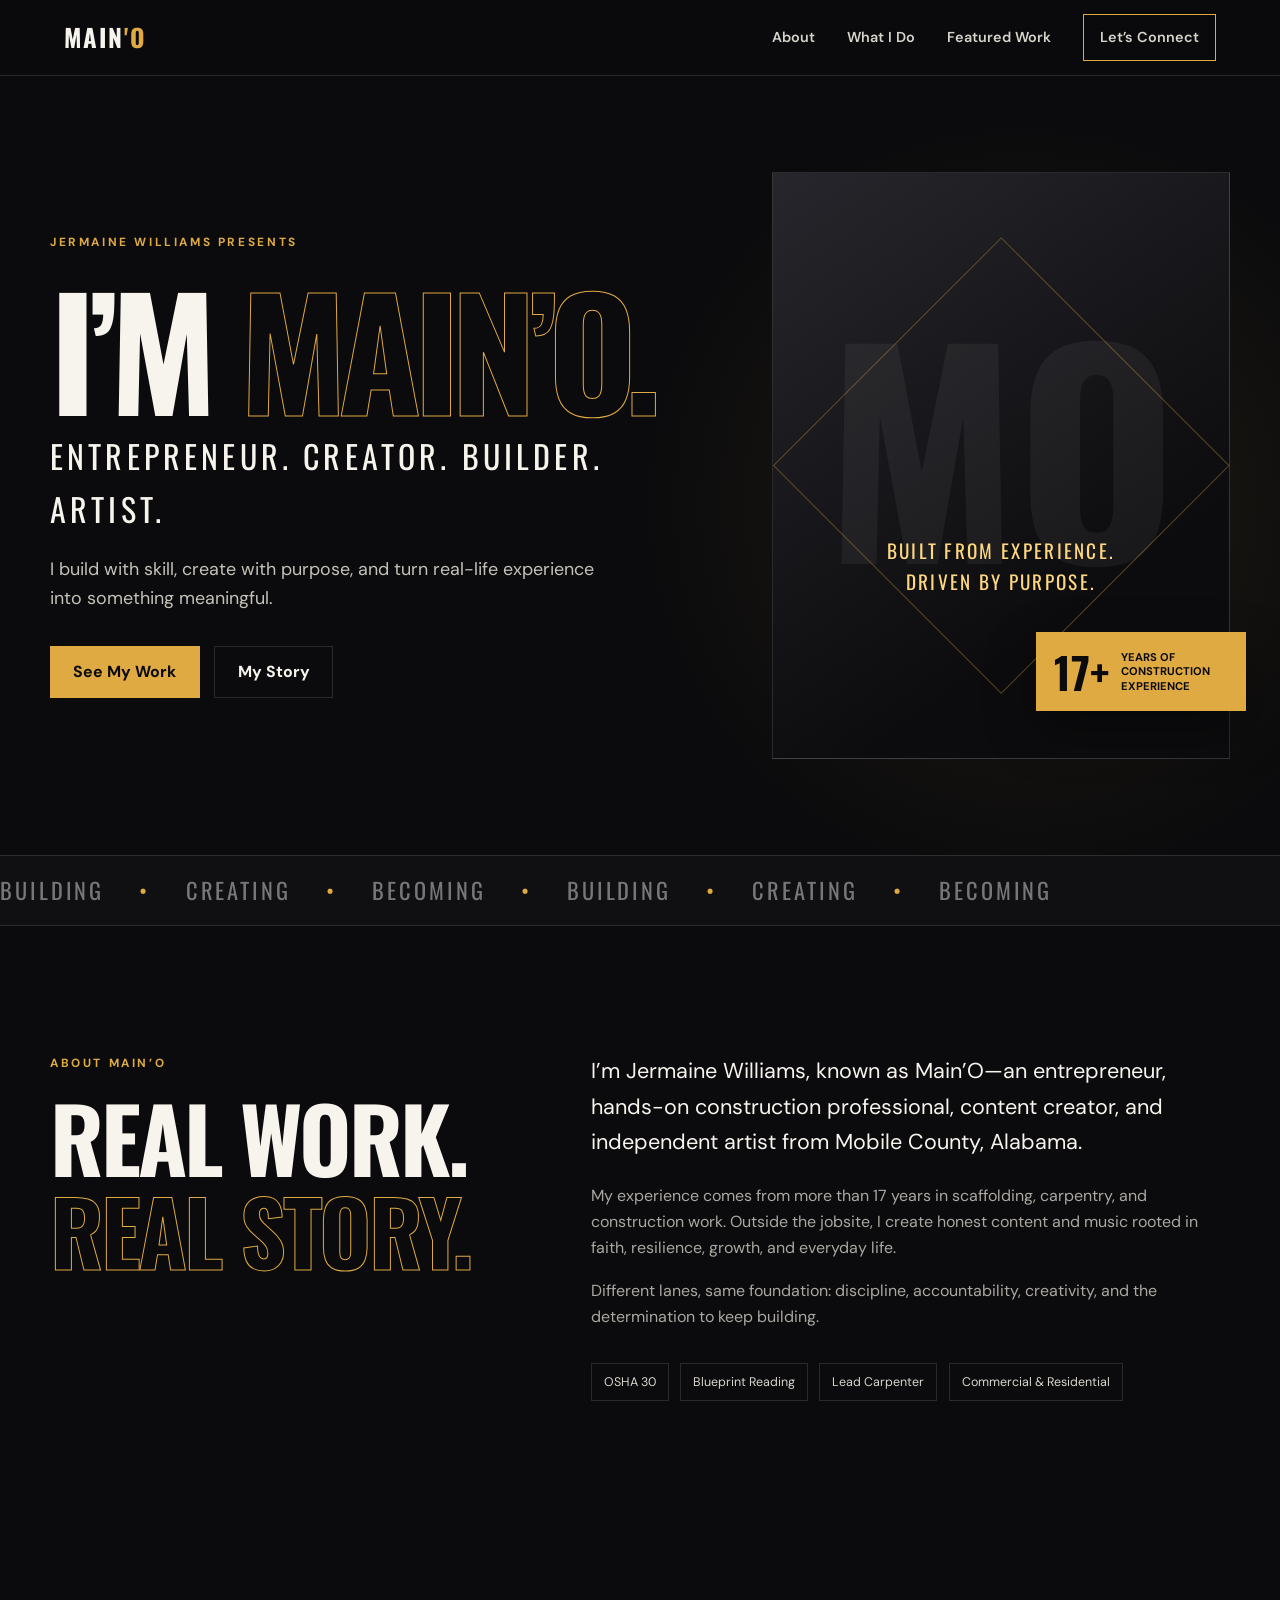
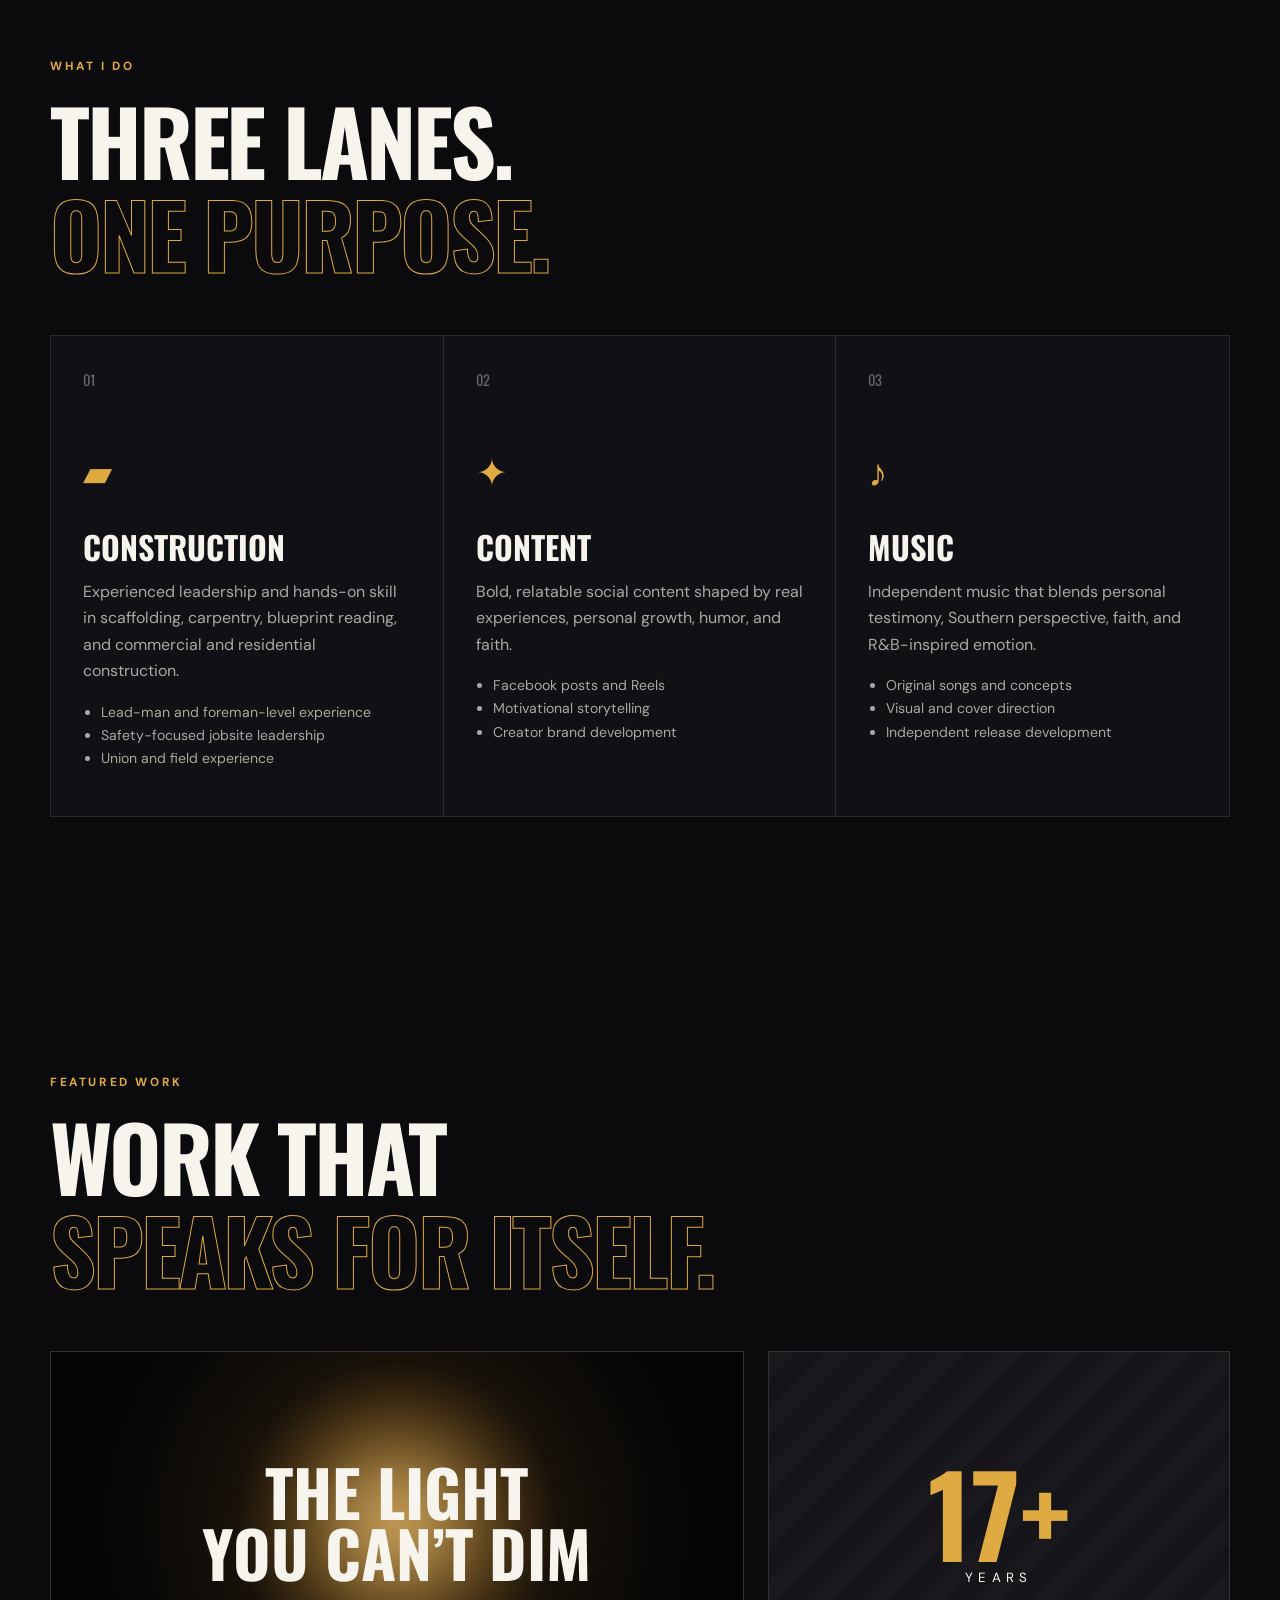
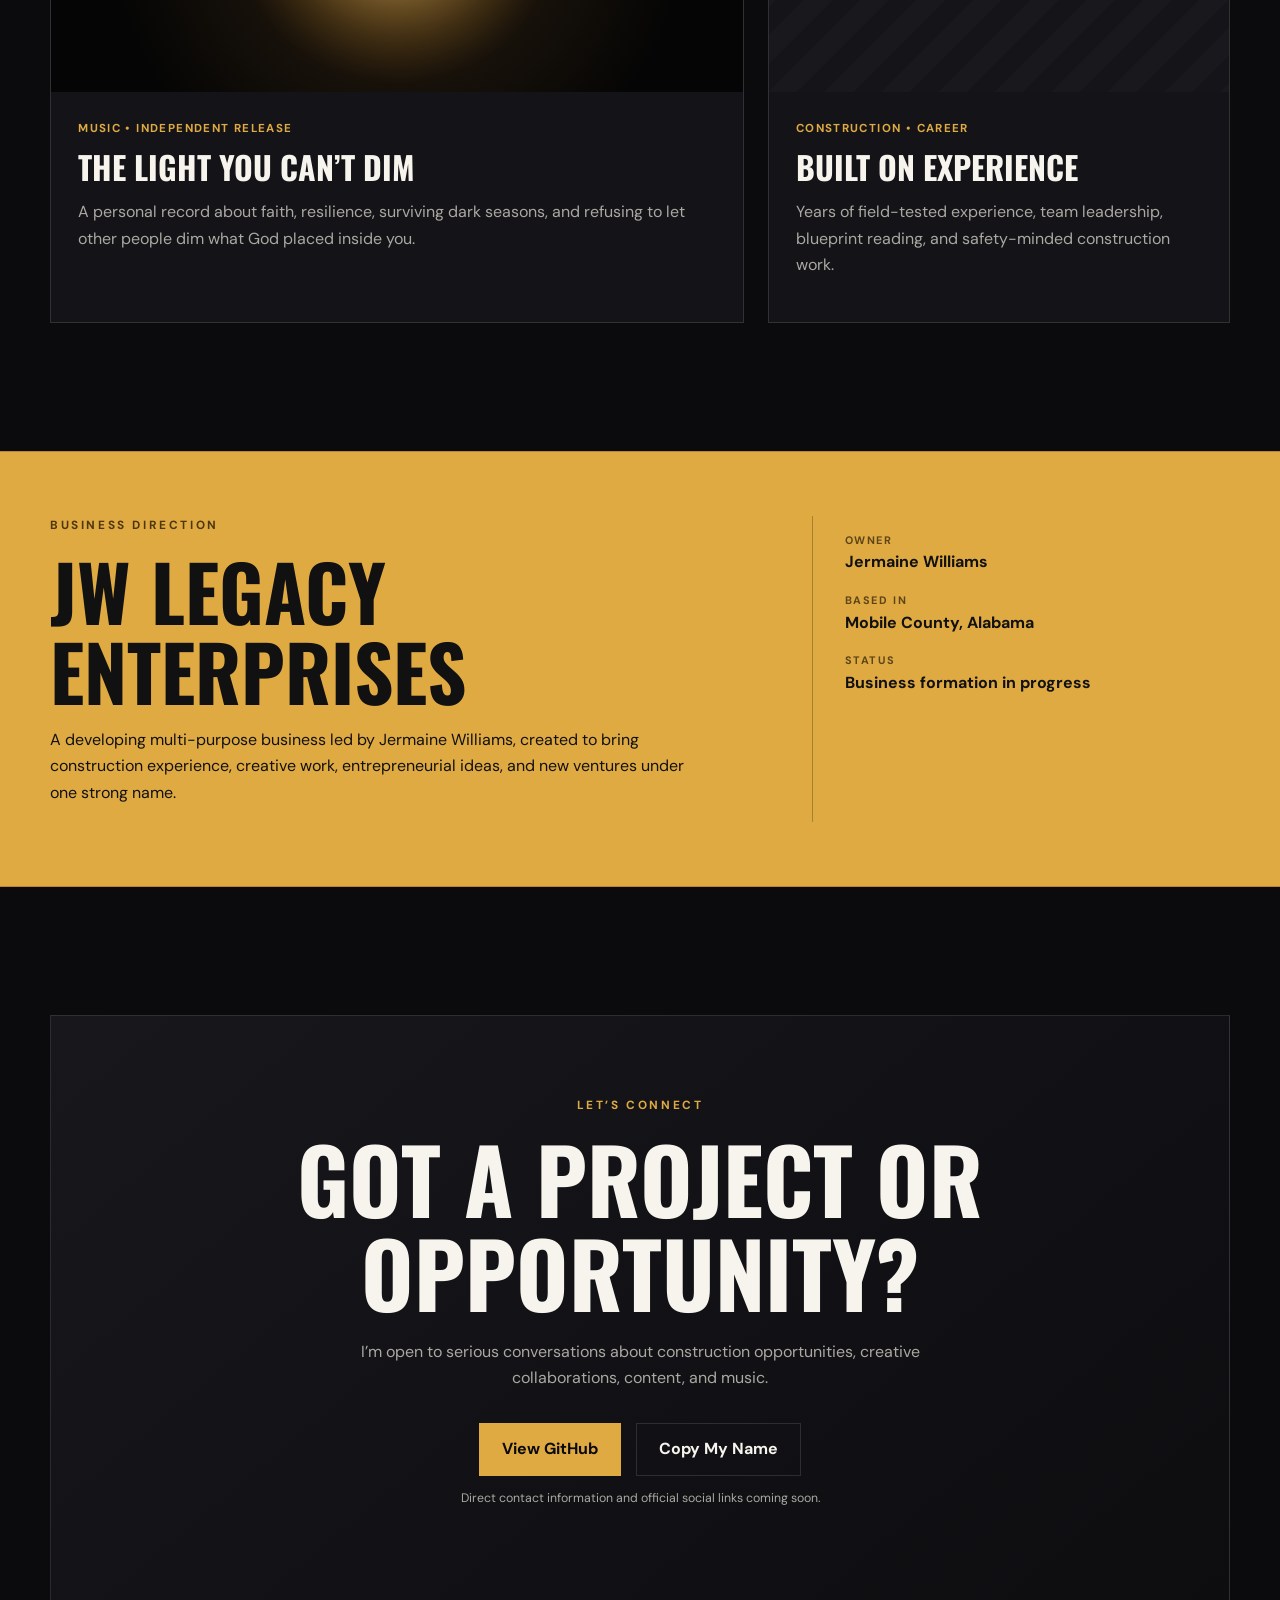
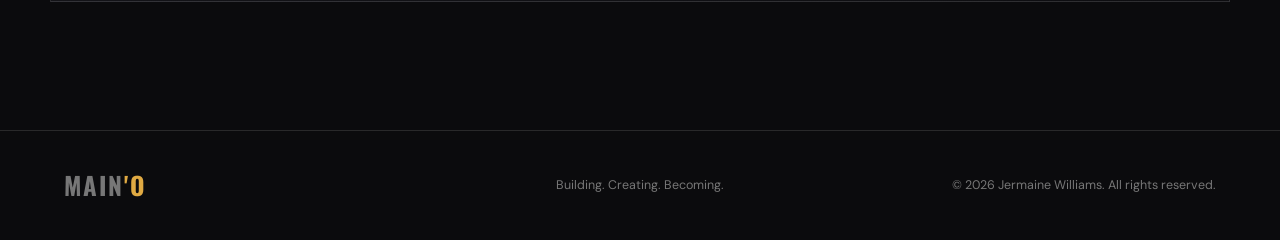
==== index.html @ f3d51258 "Main'O website" ====
<!doctype html>
<html lang="en">
  <head>
    <meta charset="UTF-8" />
    <meta name="viewport" content="width=device-width, initial-scale=1.0" />
    <meta
      name="description"
      content="The official website of Main'O — entrepreneur, construction professional, content creator, and independent music artist based in Mobile County, Alabama."
    />
    <meta name="theme-color" content="#0b0b0d" />
    <meta property="og:title" content="Main'O | Entrepreneur. Creator. Builder. Artist." />
    <meta
      property="og:description"
      content="Building with skill. Creating with purpose. Turning real life into something meaningful."
    />
    <meta property="og:type" content="website" />
    <title>Main'O | Entrepreneur. Creator. Builder. Artist.</title>
    <link rel="preconnect" href="https://fonts.googleapis.com" />
    <link rel="preconnect" href="https://fonts.gstatic.com" crossorigin />
    <link
      href="https://fonts.googleapis.com/css2?family=DM+Sans:wght@400;500;600;700&family=Oswald:wght@500;600;700&display=swap"
      rel="stylesheet"
    />
    <link rel="stylesheet" href="styles.css" />
    <script src="script.js" defer></script>
  </head>
  <body>
    <a class="skip-link" href="#main">Skip to content</a>
    <header class="site-header" id="top">
      <a class="logo" href="#top" aria-label="Main'O home">MAIN<span>'O</span></a>
      <button class="menu-toggle" aria-expanded="false" aria-controls="site-nav">
        <span class="sr-only">Open menu</span>
        <span></span><span></span><span></span>
      </button>
      <nav id="site-nav" aria-label="Main navigation">
        <a href="#about">About</a>
        <a href="#services">What I Do</a>
        <a href="#work">Featured Work</a>
        <a class="nav-cta" href="#contact">Let’s Connect</a>
      </nav>
    </header>

    <main id="main">
      <section class="hero section-shell" aria-labelledby="hero-title">
        <div class="hero-copy reveal">
          <p class="eyebrow">Jermaine Williams presents</p>
          <h1 id="hero-title">I’m <span>Main’O.</span></h1>
          <p class="hero-role">Entrepreneur. Creator. Builder. Artist.</p>
          <p class="hero-intro">
            I build with skill, create with purpose, and turn real-life experience into
            something meaningful.
          </p>
          <div class="hero-actions">
            <a class="button button-primary" href="#work">See My Work</a>
            <a class="button button-secondary" href="#about">My Story</a>
          </div>
        </div>

        <div class="hero-art reveal" aria-hidden="true">
          <div class="hero-frame">
            <span class="hero-initials">MO</span>
            <p>Built from experience.<br />Driven by purpose.</p>
          </div>
          <div class="accent-card">
            <strong>17+</strong>
            <span>Years of construction experience</span>
          </div>
        </div>
      </section>

      <section class="marquee" aria-label="Brand values">
        <div>
          <span>BUILDING</span><i>•</i><span>CREATING</span><i>•</i><span>BECOMING</span><i>•</i>
          <span>BUILDING</span><i>•</i><span>CREATING</span><i>•</i><span>BECOMING</span>
        </div>
      </section>

      <section class="about section-shell" id="about" aria-labelledby="about-title">
        <div class="section-heading reveal">
          <p class="eyebrow">About Main’O</p>
          <h2 id="about-title">Real work.<br /><span>Real story.</span></h2>
        </div>
        <div class="about-copy reveal">
          <p class="lead">
            I’m Jermaine Williams, known as Main’O—an entrepreneur, hands-on construction
            professional, content creator, and independent artist from Mobile County, Alabama.
          </p>
          <p>
            My experience comes from more than 17 years in scaffolding, carpentry, and
            construction work. Outside the jobsite, I create honest content and music rooted
            in faith, resilience, growth, and everyday life.
          </p>
          <p>
            Different lanes, same foundation: discipline, accountability, creativity, and the
            determination to keep building.
          </p>
          <div class="credential-row" aria-label="Professional highlights">
            <span>OSHA 30</span>
            <span>Blueprint Reading</span>
            <span>Lead Carpenter</span>
            <span>Commercial &amp; Residential</span>
          </div>
        </div>
      </section>

      <section class="services section-shell" id="services" aria-labelledby="services-title">
        <div class="section-heading reveal">
          <p class="eyebrow">What I Do</p>
          <h2 id="services-title">Three lanes.<br /><span>One purpose.</span></h2>
        </div>
        <div class="service-grid">
          <article class="service-card reveal">
            <span class="card-number">01</span>
            <div class="service-icon" aria-hidden="true">▰</div>
            <h3>Construction</h3>
            <p>
              Experienced leadership and hands-on skill in scaffolding, carpentry, blueprint
              reading, and commercial and residential construction.
            </p>
            <ul>
              <li>Lead-man and foreman-level experience</li>
              <li>Safety-focused jobsite leadership</li>
              <li>Union and field experience</li>
            </ul>
          </article>
          <article class="service-card reveal">
            <span class="card-number">02</span>
            <div class="service-icon" aria-hidden="true">✦</div>
            <h3>Content</h3>
            <p>
              Bold, relatable social content shaped by real experiences, personal growth,
              humor, and faith.
            </p>
            <ul>
              <li>Facebook posts and Reels</li>
              <li>Motivational storytelling</li>
              <li>Creator brand development</li>
            </ul>
          </article>
          <article class="service-card reveal">
            <span class="card-number">03</span>
            <div class="service-icon" aria-hidden="true">♪</div>
            <h3>Music</h3>
            <p>
              Independent music that blends personal testimony, Southern perspective, faith,
              and R&amp;B-inspired emotion.
            </p>
            <ul>
              <li>Original songs and concepts</li>
              <li>Visual and cover direction</li>
              <li>Independent release development</li>
            </ul>
          </article>
        </div>
      </section>

      <section class="work section-shell" id="work" aria-labelledby="work-title">
        <div class="section-heading reveal">
          <p class="eyebrow">Featured Work</p>
          <h2 id="work-title">Work that<br /><span>speaks for itself.</span></h2>
        </div>
        <div class="project-grid">
          <article class="project project-featured reveal">
            <div class="project-visual light-visual" aria-hidden="true">
              <span class="glow"></span>
              <p>THE LIGHT<br />YOU CAN’T DIM</p>
            </div>
            <div class="project-copy">
              <p class="project-type">Music • Independent Release</p>
              <h3>The Light You Can’t Dim</h3>
              <p>
                A personal record about faith, resilience, surviving dark seasons, and refusing
                to let other people dim what God placed inside you.
              </p>
            </div>
          </article>
          <article class="project reveal">
            <div class="project-visual build-visual" aria-hidden="true">
              <span>17+</span><small>YEARS</small>
            </div>
            <div class="project-copy">
              <p class="project-type">Construction • Career</p>
              <h3>Built on Experience</h3>
              <p>
                Years of field-tested experience, team leadership, blueprint reading, and
                safety-minded construction work.
              </p>
            </div>
          </article>
        </div>
      </section>

      <section class="business-band" aria-labelledby="business-title">
        <div class="section-shell business-inner reveal">
          <div>
            <p class="eyebrow">Business Direction</p>
            <h2 id="business-title">JW Legacy Enterprises</h2>
            <p>
              A developing multi-purpose business led by Jermaine Williams, created to bring
              construction experience, creative work, entrepreneurial ideas, and new ventures
              under one strong name.
            </p>
          </div>
          <div class="business-meta">
            <p><span>Owner</span>Jermaine Williams</p>
            <p><span>Based in</span>Mobile County, Alabama</p>
            <p><span>Status</span>Business formation in progress</p>
          </div>
        </div>
      </section>

      <section class="contact section-shell" id="contact" aria-labelledby="contact-title">
        <div class="contact-card reveal">
          <p class="eyebrow">Let’s Connect</p>
          <h2 id="contact-title">Got a project or opportunity?</h2>
          <p>
            I’m open to serious conversations about construction opportunities, creative
            collaborations, content, and music.
          </p>
          <div class="contact-actions">
            <a class="button button-primary" href="https://github.com/jmwilliams983" target="_blank" rel="noreferrer">View GitHub</a>
            <button class="button button-secondary" id="copy-handle" type="button" data-handle="Main'O / Jermaine Williams">
              Copy My Name
            </button>
          </div>
          <p class="contact-note">Direct contact information and official social links coming soon.</p>
        </div>
      </section>
    </main>

    <footer>
      <a class="logo" href="#top">MAIN<span>'O</span></a>
      <p>Building. Creating. Becoming.</p>
      <p>© <span id="year"></span> Jermaine Williams. All rights reserved.</p>
    </footer>
  </body>
</html>
---- styles.css ----
:root {
  --bg: #0b0b0d;
  --surface: #141418;
  --surface-2: #1b1b20;
  --text: #f7f4ed;
  --muted: #aaa8a1;
  --gold: #e0aa43;
  --gold-light: #ffd77f;
  --line: rgba(255, 255, 255, 0.12);
  --heading: "Oswald", sans-serif;
  --body: "DM Sans", sans-serif;
}

* { box-sizing: border-box; }
html { scroll-behavior: smooth; }
body {
  margin: 0;
  color: var(--text);
  background:
    radial-gradient(circle at 80% 10%, rgba(224, 170, 67, 0.1), transparent 24rem),
    var(--bg);
  font-family: var(--body);
  line-height: 1.65;
}
a { color: inherit; text-decoration: none; }
button { font: inherit; }
.sr-only, .skip-link:not(:focus) {
  position: absolute; width: 1px; height: 1px; padding: 0; margin: -1px;
  overflow: hidden; clip: rect(0, 0, 0, 0); white-space: nowrap; border: 0;
}
.skip-link:focus { position: fixed; z-index: 100; top: 1rem; left: 1rem; background: var(--gold); color: #090909; padding: .75rem 1rem; }

.site-header {
  position: sticky; z-index: 20; top: 0; display: flex; align-items: center;
  justify-content: space-between; min-height: 76px; padding: 0 clamp(1.25rem, 5vw, 5rem);
  background: rgba(11, 11, 13, .88); border-bottom: 1px solid var(--line);
  backdrop-filter: blur(18px);
}
.logo { font-family: var(--heading); font-size: 1.55rem; font-weight: 700; letter-spacing: .08em; }
.logo span { color: var(--gold); }
nav { display: flex; align-items: center; gap: 2rem; font-size: .9rem; font-weight: 600; }
nav a { color: #d7d4cc; transition: color .2s; }
nav a:hover, nav a:focus-visible { color: var(--gold-light); }
.nav-cta { padding: .65rem 1rem; border: 1px solid var(--gold); }
.menu-toggle { display: none; border: 0; background: none; color: white; }

.section-shell { width: min(1180px, calc(100% - 2.5rem)); margin-inline: auto; }
.hero { min-height: 760px; display: grid; grid-template-columns: 1.15fr .85fr; align-items: center; gap: clamp(3rem, 8vw, 8rem); padding-block: 6rem; }
.eyebrow { margin: 0 0 1rem; color: var(--gold); font-size: .74rem; font-weight: 700; letter-spacing: .22em; text-transform: uppercase; }
h1, h2, h3 { font-family: var(--heading); line-height: 1.04; text-transform: uppercase; }
h1 { margin: 0; font-size: clamp(5rem, 12vw, 9.5rem); letter-spacing: -.055em; }
h1 span, h2 span { color: transparent; -webkit-text-stroke: 1px var(--gold); }
.hero-role { margin: .2rem 0 1.2rem; font-family: var(--heading); font-size: clamp(1.35rem, 3vw, 2rem); letter-spacing: .13em; text-transform: uppercase; }
.hero-intro { max-width: 570px; color: #c5c2ba; font-size: 1.12rem; }
.hero-actions, .contact-actions { display: flex; flex-wrap: wrap; gap: .9rem; margin-top: 2rem; }
.button { display: inline-flex; min-height: 50px; align-items: center; justify-content: center; padding: .75rem 1.4rem; border: 1px solid transparent; cursor: pointer; font-weight: 700; transition: transform .2s, background .2s; }
.button:hover { transform: translateY(-2px); }
.button-primary { background: var(--gold); color: #0b0b0d; }
.button-primary:hover { background: var(--gold-light); }
.button-secondary { background: transparent; border-color: var(--line); color: var(--text); }
.hero-art { position: relative; }
.hero-frame { aspect-ratio: .78; display: flex; flex-direction: column; align-items: center; justify-content: center; overflow: hidden; border: 1px solid var(--line); background: linear-gradient(145deg, #26262c, #0c0c0e 72%); }
.hero-frame::before { content: ""; position: absolute; width: 70%; aspect-ratio: 1; border: 1px solid rgba(224,170,67,.35); transform: rotate(45deg); }
.hero-initials { z-index: 1; color: rgba(255,255,255,.05); font-family: var(--heading); font-size: clamp(8rem, 22vw, 17rem); font-weight: 700; line-height: .8; }
.hero-frame p { z-index: 1; margin: -1rem 0 0; text-align: center; color: var(--gold-light); font-family: var(--heading); font-size: 1.2rem; letter-spacing: .12em; text-transform: uppercase; }
.accent-card { position: absolute; right: -1rem; bottom: 3rem; display: flex; width: 210px; align-items: center; gap: .8rem; padding: 1.1rem; background: var(--gold); color: #0b0b0d; box-shadow: 0 20px 50px rgba(0,0,0,.35); }
.accent-card strong { font-family: var(--heading); font-size: 2.7rem; line-height: 1; }
.accent-card span { font-size: .7rem; font-weight: 700; line-height: 1.3; text-transform: uppercase; }

.marquee { overflow: hidden; border-block: 1px solid var(--line); background: #101013; }
.marquee div { display: flex; width: max-content; gap: 2.2rem; padding: 1rem 0; color: #777; font-family: var(--heading); font-size: 1.4rem; letter-spacing: .13em; }
.marquee i { color: var(--gold); font-style: normal; }
.about, .services, .work, .contact { padding-block: clamp(5rem, 10vw, 9rem); }
.about { display: grid; grid-template-columns: .8fr 1.2fr; gap: clamp(3rem, 9vw, 8rem); }
.section-heading h2 { margin: 0; font-size: clamp(3.1rem, 7vw, 5.8rem); letter-spacing: -.035em; }
.about-copy { max-width: 690px; color: var(--muted); }
.about-copy .lead { margin-top: 0; color: var(--text); font-size: 1.35rem; }
.credential-row { display: flex; flex-wrap: wrap; gap: .7rem; margin-top: 2rem; }
.credential-row span { padding: .5rem .75rem; border: 1px solid var(--line); color: #d8d5cd; font-size: .78rem; }

.services .section-heading, .work .section-heading { margin-bottom: 3.5rem; }
.service-grid { display: grid; grid-template-columns: repeat(3, 1fr); border: 1px solid var(--line); }
.service-card { position: relative; min-height: 480px; padding: 2rem; border-right: 1px solid var(--line); background: rgba(20,20,24,.78); transition: background .25s, transform .25s; }
.service-card:last-child { border: 0; }
.service-card:hover { z-index: 1; background: var(--surface-2); transform: translateY(-6px); }
.card-number { color: #666; font-family: var(--heading); font-size: .9rem; }
.service-icon { margin: 3rem 0 1.5rem; color: var(--gold); font-size: 2.4rem; }
.service-card h3, .project-copy h3 { margin: 0 0 1rem; font-size: 2rem; }
.service-card p, .service-card ul { color: var(--muted); }
.service-card ul { padding-left: 1.1rem; font-size: .88rem; }

.project-grid { display: grid; grid-template-columns: 1.2fr .8fr; gap: 1.5rem; }
.project { overflow: hidden; border: 1px solid var(--line); background: var(--surface); }
.project-visual { min-height: 340px; display: flex; align-items: center; justify-content: center; position: relative; overflow: hidden; }
.light-visual { background: radial-gradient(circle at center, #8a5b13, #17110a 42%, #050505 75%); }
.light-visual .glow { position: absolute; width: 8rem; height: 8rem; border-radius: 50%; background: #ffe0a0; filter: blur(45px); opacity: .65; }
.light-visual p { z-index: 1; text-align: center; font-family: var(--heading); font-size: clamp(2.3rem, 6vw, 4rem); font-weight: 700; line-height: .95; }
.build-visual { flex-direction: column; background: repeating-linear-gradient(135deg, #19191d 0 20px, #151519 20px 40px); }
.build-visual span { color: var(--gold); font-family: var(--heading); font-size: 7rem; font-weight: 700; line-height: 1; }
.build-visual small { letter-spacing: .4em; }
.project-copy { padding: 1.7rem; }
.project-copy p { color: var(--muted); }
.project-copy .project-type { margin-top: 0; color: var(--gold); font-size: .72rem; font-weight: 700; letter-spacing: .12em; text-transform: uppercase; }

.business-band { border-block: 1px solid rgba(0,0,0,.2); background: var(--gold); color: #111; }
.business-inner { display: grid; grid-template-columns: 1.25fr .75fr; gap: 4rem; padding-block: 4rem; }
.business-inner .eyebrow { color: #4f370d; }
.business-inner h2 { margin: 0 0 1rem; font-size: clamp(2.7rem, 6vw, 5rem); }
.business-inner > div:first-child p:last-child { max-width: 660px; }
.business-meta { border-left: 1px solid rgba(0,0,0,.25); padding-left: 2rem; }
.business-meta p { font-weight: 700; }
.business-meta span { display: block; color: #5d4518; font-size: .68rem; letter-spacing: .15em; text-transform: uppercase; }

.contact-card { padding: clamp(2rem, 7vw, 5rem); border: 1px solid var(--line); text-align: center; background: linear-gradient(140deg, #17171c, #0d0d10); }
.contact-card h2 { max-width: 800px; margin: 0 auto 1.3rem; font-size: clamp(3rem, 7vw, 6rem); }
.contact-card > p:not(.eyebrow) { max-width: 650px; margin-inline: auto; color: var(--muted); }
.contact-actions { justify-content: center; }
.contact-note { font-size: .77rem; }
footer { display: grid; grid-template-columns: 1fr auto 1fr; align-items: center; gap: 1rem; padding: 2rem clamp(1.25rem, 5vw, 5rem); border-top: 1px solid var(--line); color: #777; font-size: .78rem; }
footer p:last-child { text-align: right; }
.reveal { opacity: 0; transform: translateY(22px); transition: opacity .7s ease, transform .7s ease; }
.reveal.visible { opacity: 1; transform: none; }

@media (max-width: 860px) {
  .menu-toggle { display: grid; gap: 5px; padding: .7rem; }
  .menu-toggle span:not(.sr-only) { display: block; width: 24px; height: 2px; background: currentColor; }
  nav { position: absolute; top: 76px; right: 0; left: 0; display: none; align-items: stretch; padding: 1.25rem; background: #101013; border-bottom: 1px solid var(--line); }
  nav.open { display: grid; }
  nav a { padding: .65rem; }
  .hero, .about, .business-inner { grid-template-columns: 1fr; }
  .hero { min-height: auto; padding-top: 4rem; }
  .hero-art { width: min(480px, 92%); margin-inline: auto; }
  .service-grid { grid-template-columns: 1fr; }
  .service-card { min-height: auto; border-right: 0; border-bottom: 1px solid var(--line); }
  .project-grid { grid-template-columns: 1fr; }
  .business-meta { border-top: 1px solid rgba(0,0,0,.25); border-left: 0; padding: 1.5rem 0 0; }
  footer { grid-template-columns: 1fr; text-align: center; }
  footer p:last-child { text-align: center; }
}

@media (prefers-reduced-motion: reduce) {
  html { scroll-behavior: auto; }
  *, *::before, *::after { animation-duration: .01ms !important; transition-duration: .01ms !important; }
  .reveal { opacity: 1; transform: none; }
}
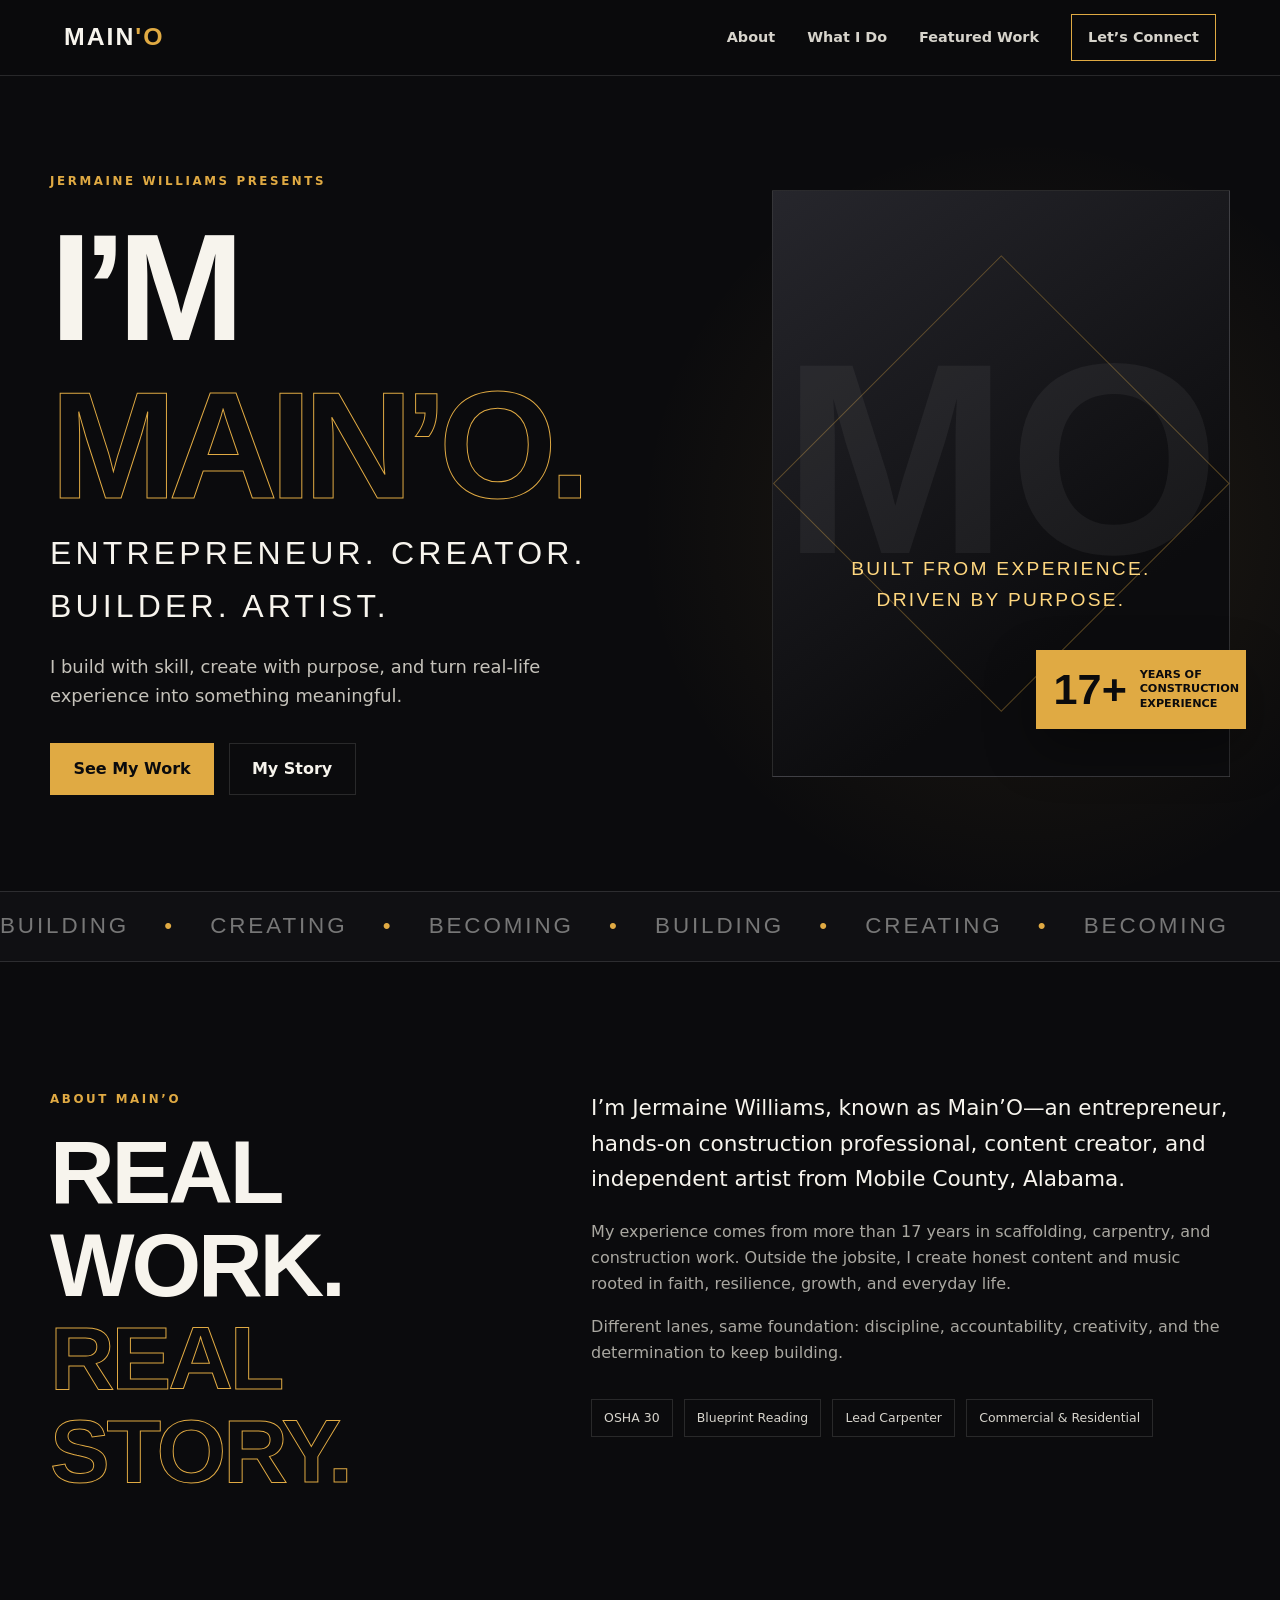
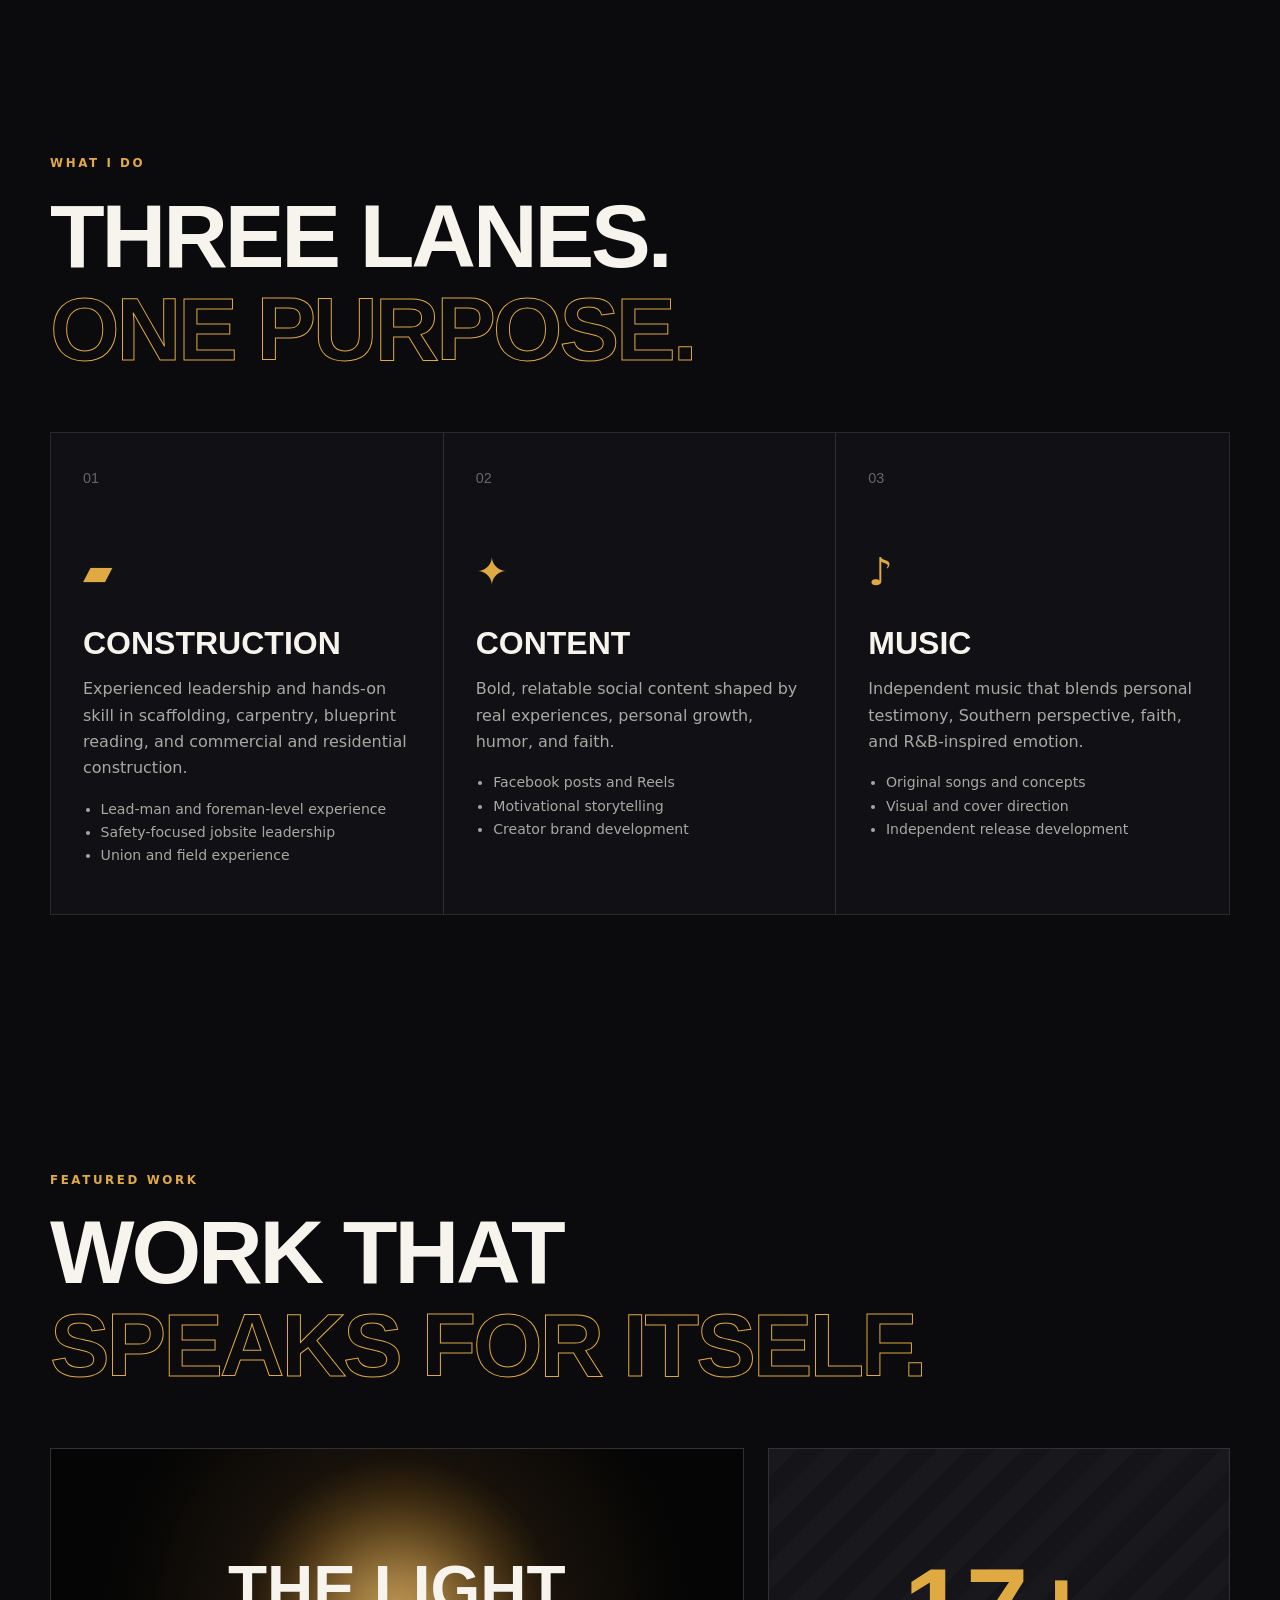
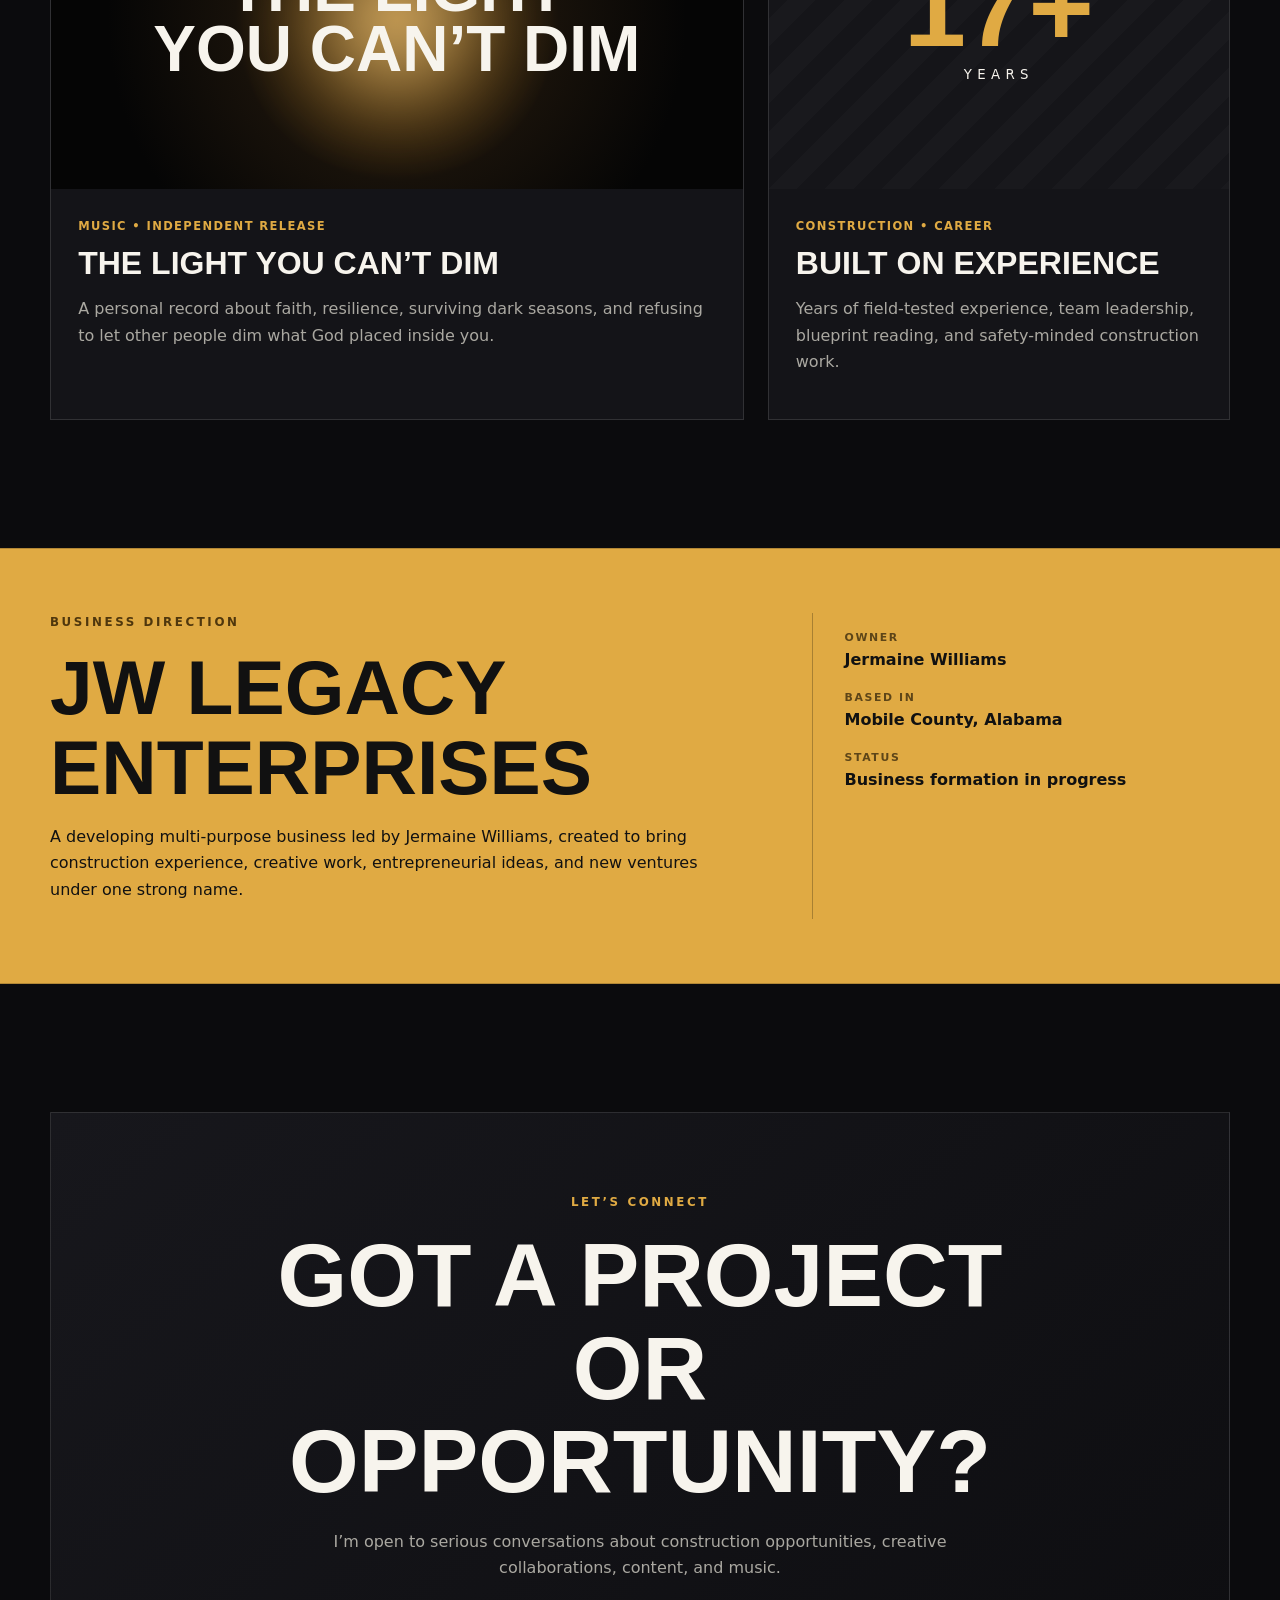
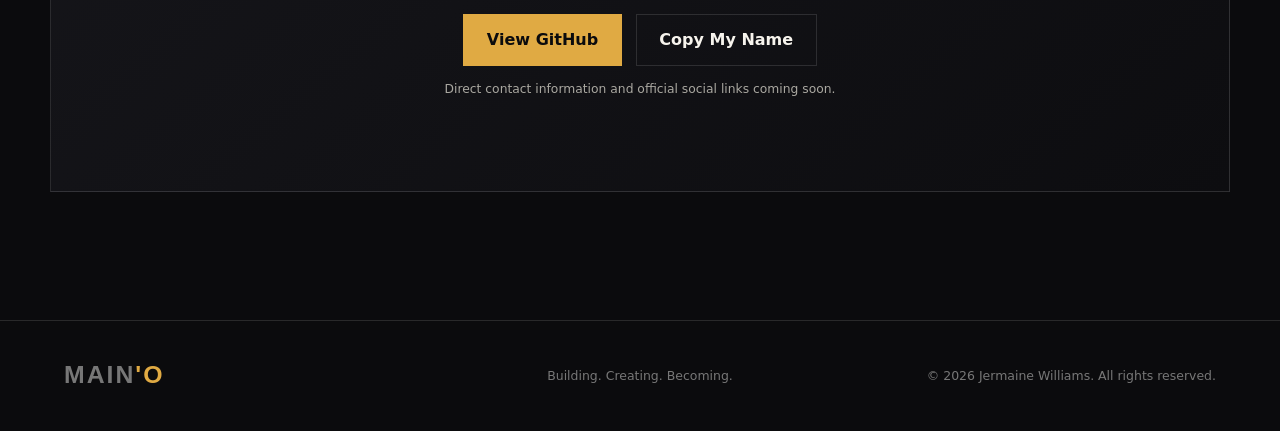
==== commit a967659a: "Prepare static site for portable deployment" ====
--- a/index.html
+++ b/index.html
@@ -1,5 +1,5 @@
 <!doctype html>
-<html lang="en">
+<html lang="en" class="no-js">
   <head>
     <meta charset="UTF-8" />
     <meta name="viewport" content="width=device-width, initial-scale=1.0" />
@@ -8,6 +8,8 @@
       content="The official website of Main'O — entrepreneur, construction professional, content creator, and independent music artist based in Mobile County, Alabama."
     />
     <meta name="theme-color" content="#0b0b0d" />
+    <meta name="color-scheme" content="dark" />
+    <meta name="robots" content="index, follow" />
     <meta property="og:title" content="Main'O | Entrepreneur. Creator. Builder. Artist." />
     <meta
       property="og:description"
@@ -15,12 +17,6 @@
     />
     <meta property="og:type" content="website" />
     <title>Main'O | Entrepreneur. Creator. Builder. Artist.</title>
-    <link rel="preconnect" href="https://fonts.googleapis.com" />
-    <link rel="preconnect" href="https://fonts.gstatic.com" crossorigin />
-    <link
-      href="https://fonts.googleapis.com/css2?family=DM+Sans:wght@400;500;600;700&family=Oswald:wght@500;600;700&display=swap"
-      rel="stylesheet"
-    />
     <link rel="stylesheet" href="styles.css" />
     <script src="script.js" defer></script>
   </head>
--- a/styles.css
+++ b/styles.css
@@ -7,8 +7,8 @@
   --gold: #e0aa43;
   --gold-light: #ffd77f;
   --line: rgba(255, 255, 255, 0.12);
-  --heading: "Oswald", sans-serif;
-  --body: "DM Sans", sans-serif;
+  --heading: "Arial Narrow", "Roboto Condensed", Impact, sans-serif;
+  --body: Inter, ui-sans-serif, system-ui, -apple-system, BlinkMacSystemFont, "Segoe UI", sans-serif;
 }
 
 * { box-sizing: border-box; }
@@ -118,8 +118,9 @@
 .contact-note { font-size: .77rem; }
 footer { display: grid; grid-template-columns: 1fr auto 1fr; align-items: center; gap: 1rem; padding: 2rem clamp(1.25rem, 5vw, 5rem); border-top: 1px solid var(--line); color: #777; font-size: .78rem; }
 footer p:last-child { text-align: right; }
-.reveal { opacity: 0; transform: translateY(22px); transition: opacity .7s ease, transform .7s ease; }
-.reveal.visible { opacity: 1; transform: none; }
+.reveal { opacity: 1; transform: none; }
+.js .reveal { opacity: 0; transform: translateY(22px); transition: opacity .7s ease, transform .7s ease; }
+.js .reveal.visible { opacity: 1; transform: none; }
 
 @media (max-width: 860px) {
   .menu-toggle { display: grid; gap: 5px; padding: .7rem; }
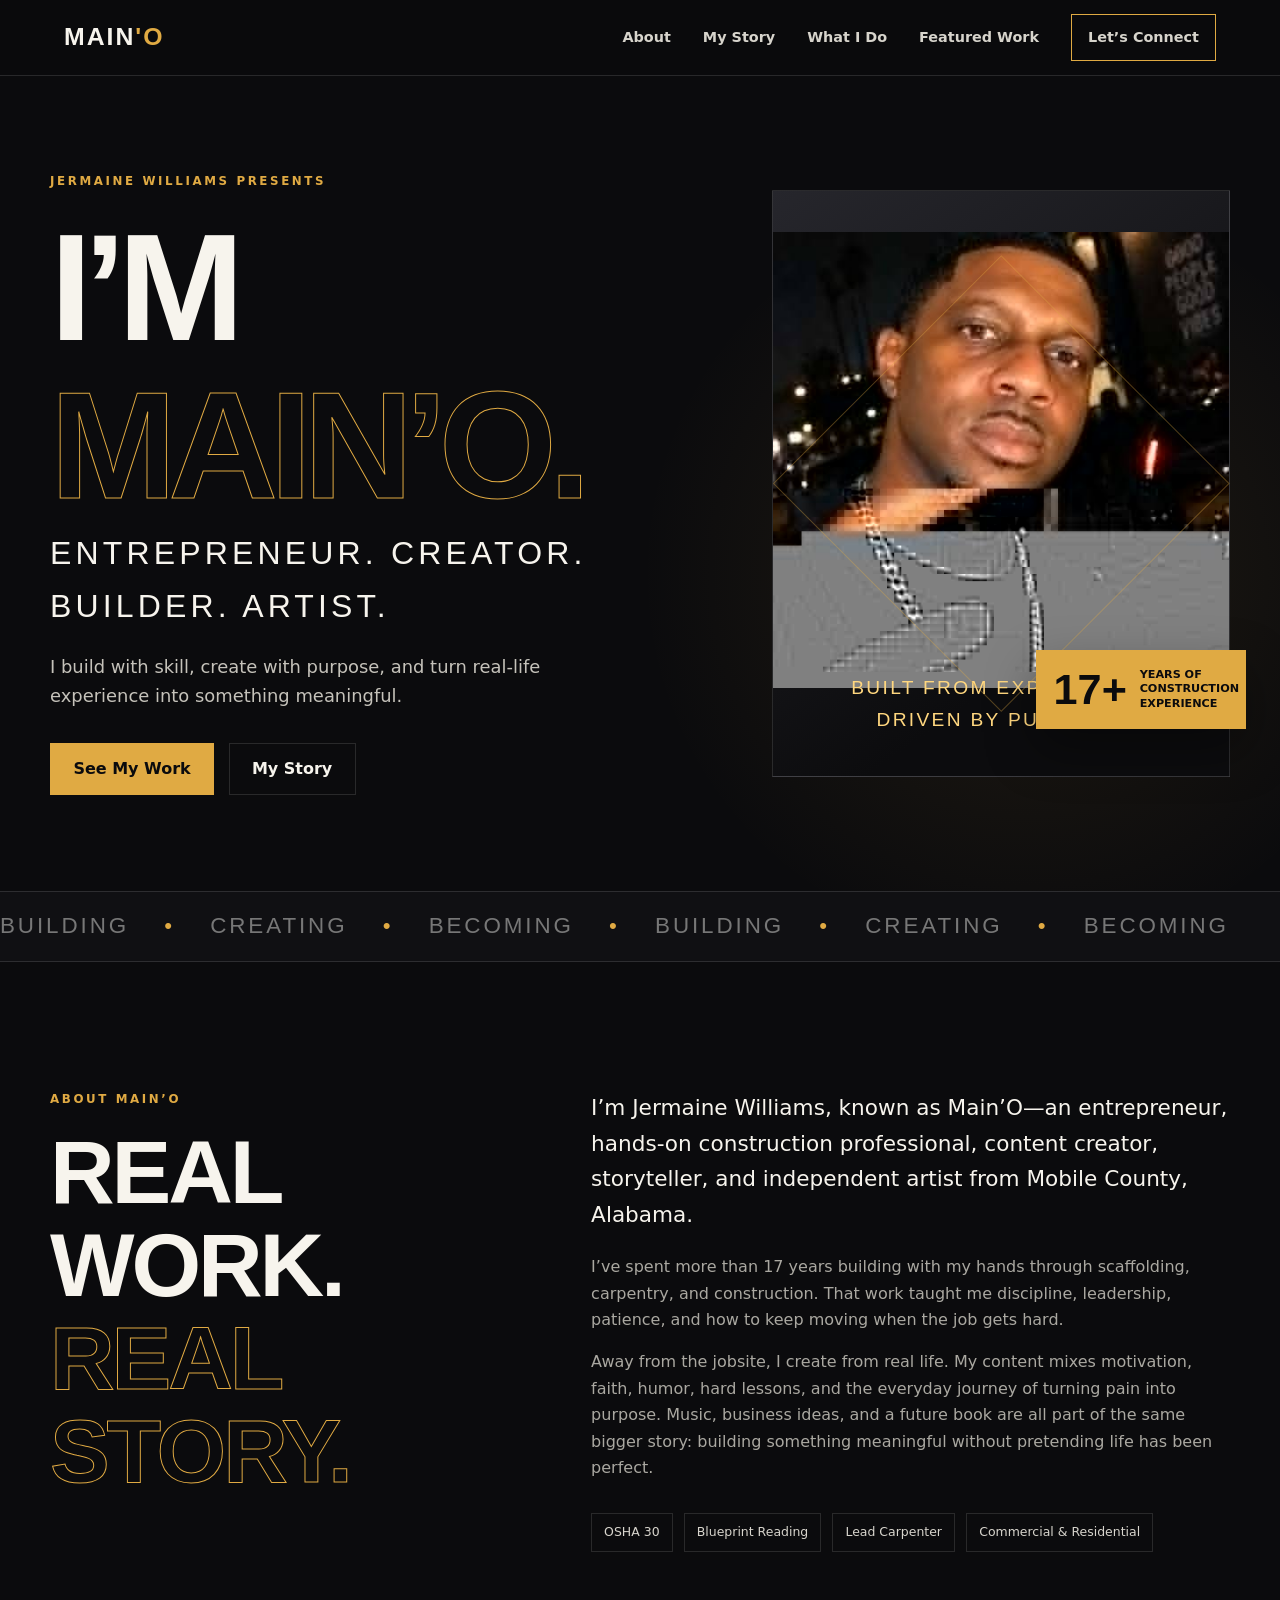
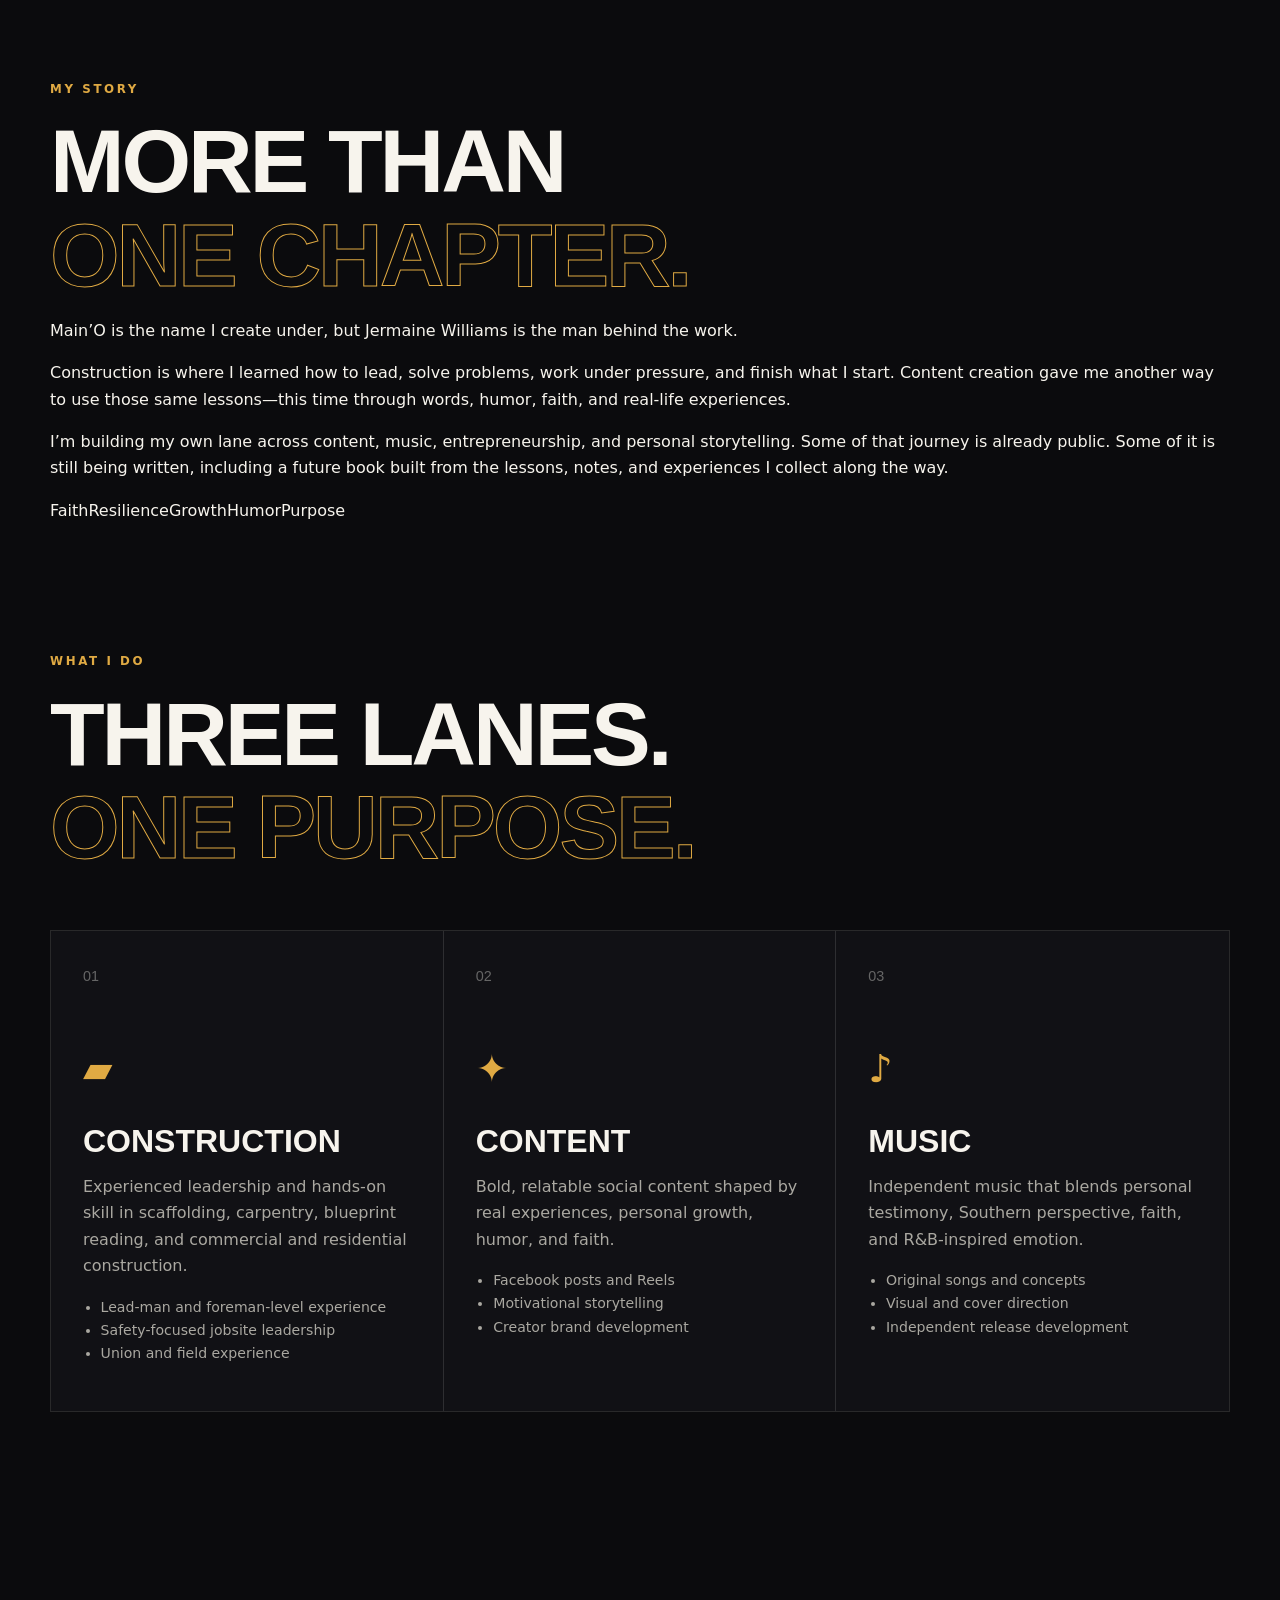
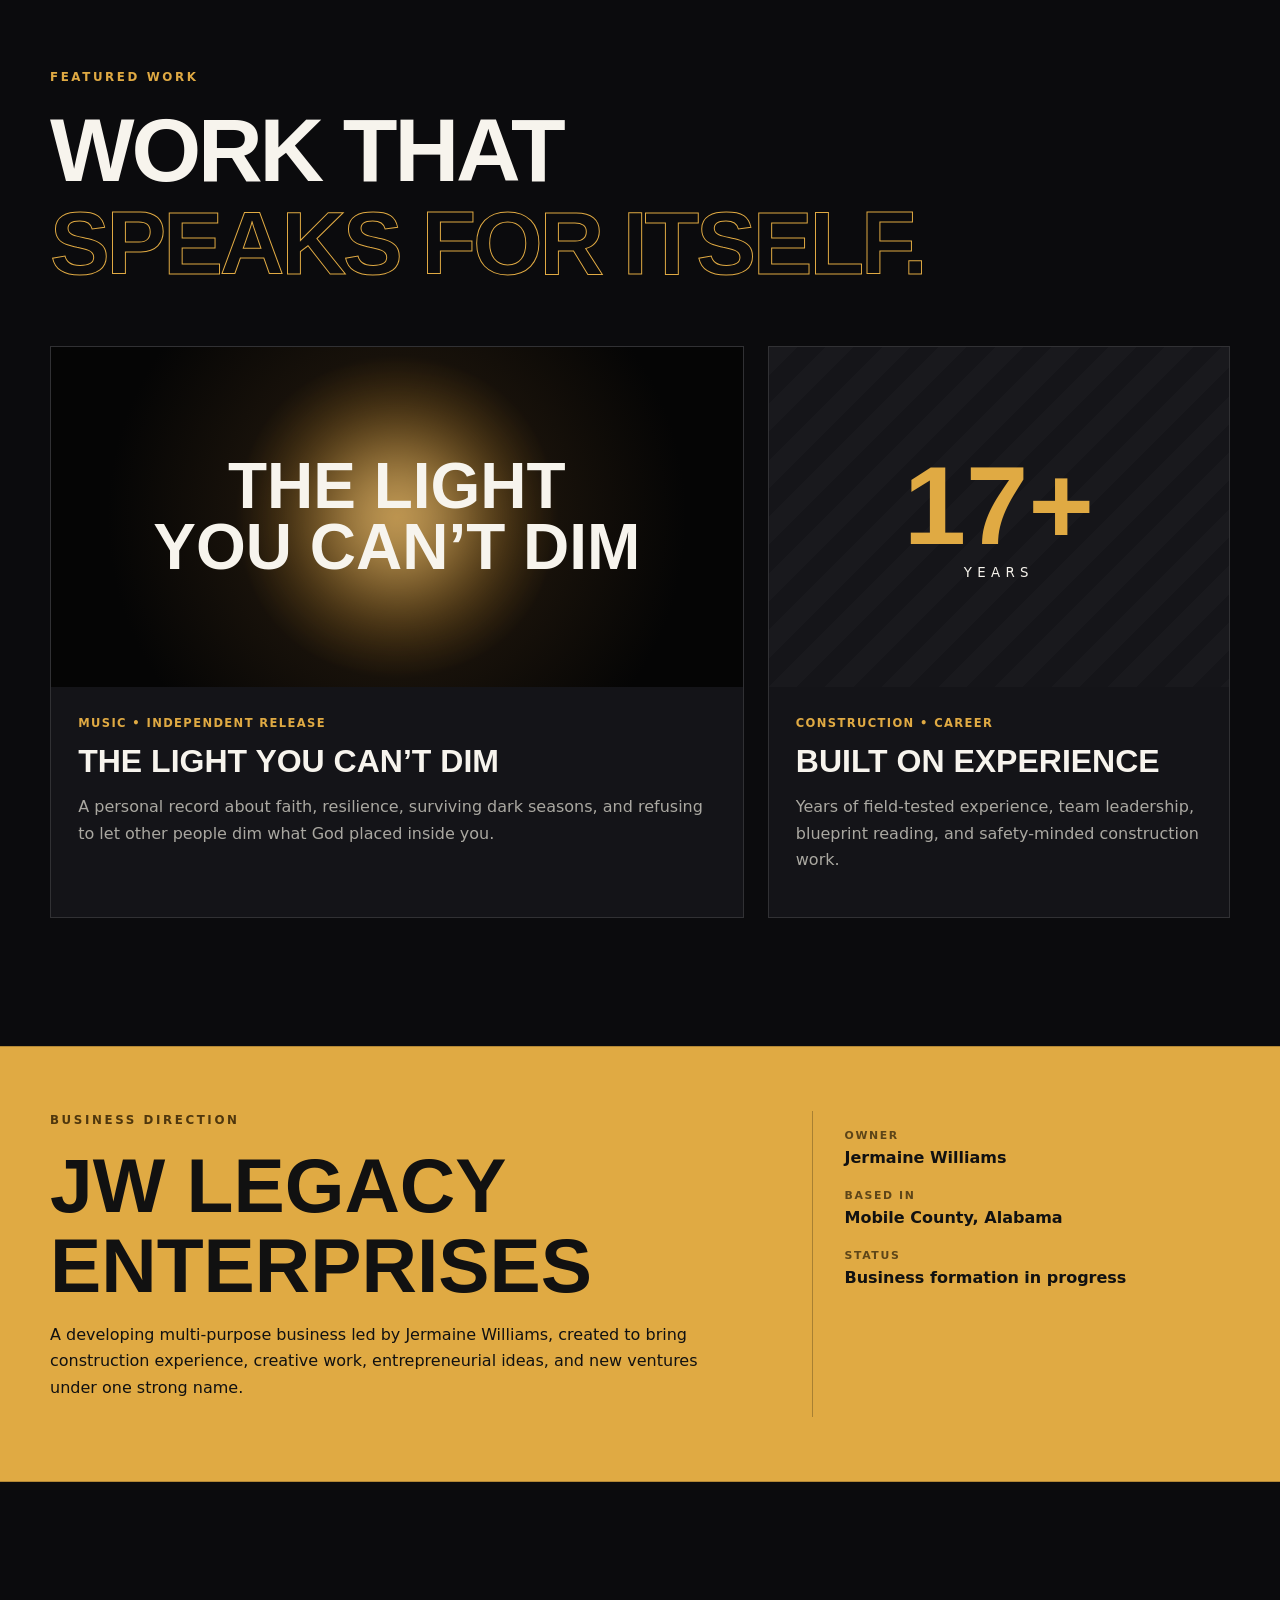
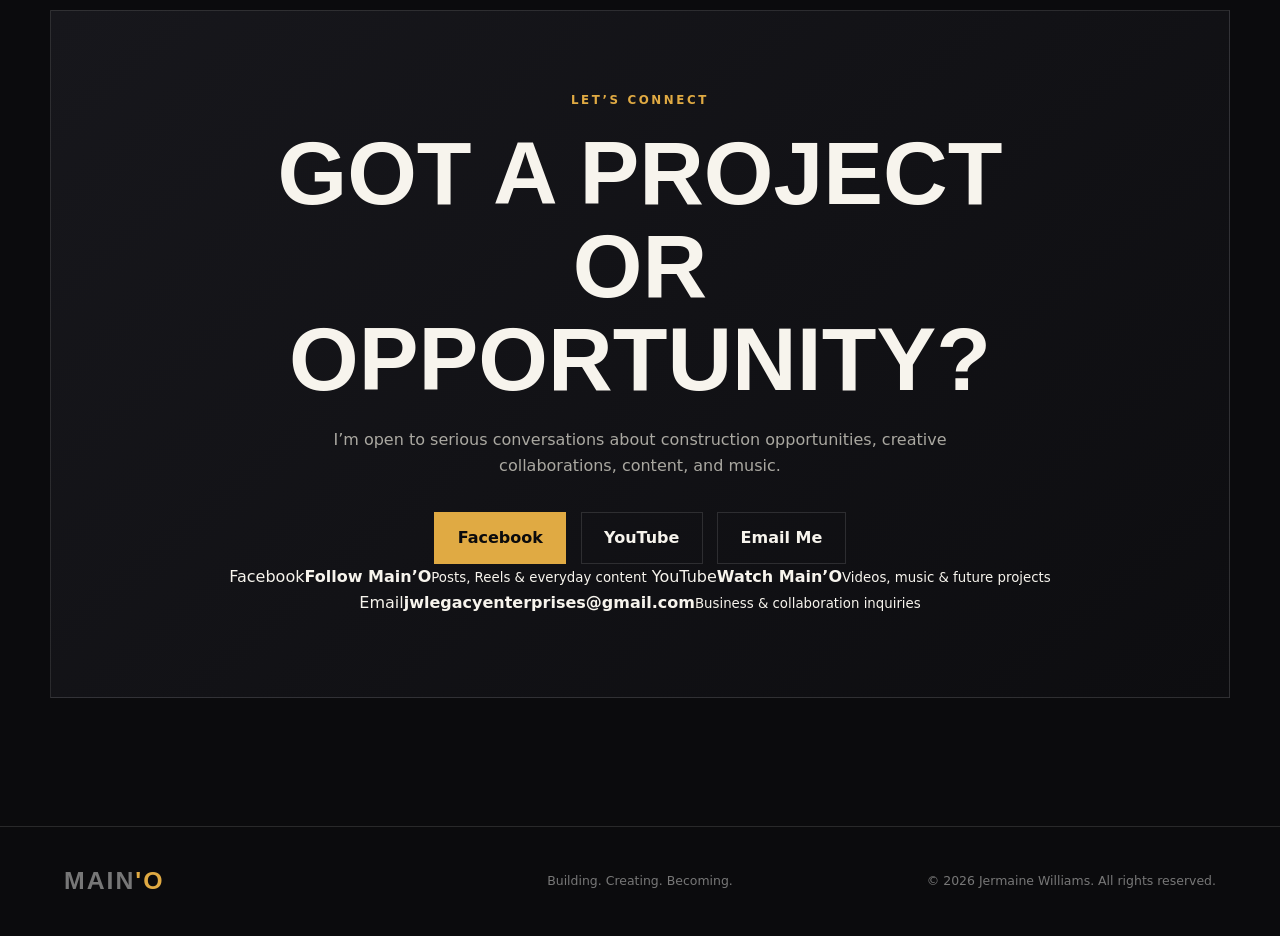
==== commit b35e3257: "Expand MainO story, socials, contact, and profile photo" ====
--- a/index.html
+++ b/index.html
@@ -1,5 +1,5 @@
 <!doctype html>
-<html lang="en" class="no-js">
+<html lang="en">
   <head>
     <meta charset="UTF-8" />
     <meta name="viewport" content="width=device-width, initial-scale=1.0" />
@@ -8,8 +8,6 @@
       content="The official website of Main'O — entrepreneur, construction professional, content creator, and independent music artist based in Mobile County, Alabama."
     />
     <meta name="theme-color" content="#0b0b0d" />
-    <meta name="color-scheme" content="dark" />
-    <meta name="robots" content="index, follow" />
     <meta property="og:title" content="Main'O | Entrepreneur. Creator. Builder. Artist." />
     <meta
       property="og:description"
@@ -17,6 +15,12 @@
     />
     <meta property="og:type" content="website" />
     <title>Main'O | Entrepreneur. Creator. Builder. Artist.</title>
+    <link rel="preconnect" href="https://fonts.googleapis.com" />
+    <link rel="preconnect" href="https://fonts.gstatic.com" crossorigin />
+    <link
+      href="https://fonts.googleapis.com/css2?family=DM+Sans:wght@400;500;600;700&family=Oswald:wght@500;600;700&display=swap"
+      rel="stylesheet"
+    />
     <link rel="stylesheet" href="styles.css" />
     <script src="script.js" defer></script>
   </head>
@@ -30,6 +34,7 @@
       </button>
       <nav id="site-nav" aria-label="Main navigation">
         <a href="#about">About</a>
+        <a href="#story">My Story</a>
         <a href="#services">What I Do</a>
         <a href="#work">Featured Work</a>
         <a class="nav-cta" href="#contact">Let’s Connect</a>
@@ -52,10 +57,12 @@
           </div>
         </div>
 
-        <div class="hero-art reveal" aria-hidden="true">
-          <div class="hero-frame">
-            <span class="hero-initials">MO</span>
-            <p>Built from experience.<br />Driven by purpose.</p>
+        <div class="hero-art reveal">
+          <div class="hero-frame photo-frame">
+            <img class="hero-photo" src="assets/maino-profile.svg" alt="Jermaine Main'O Williams" />
+            <div class="photo-overlay">
+              <p>Built from experience.<br />Driven by purpose.</p>
+            </div>
           </div>
           <div class="accent-card">
             <strong>17+</strong>
@@ -79,22 +86,53 @@
         <div class="about-copy reveal">
           <p class="lead">
             I’m Jermaine Williams, known as Main’O—an entrepreneur, hands-on construction
-            professional, content creator, and independent artist from Mobile County, Alabama.
+            professional, content creator, storyteller, and independent artist from Mobile County, Alabama.
           </p>
           <p>
-            My experience comes from more than 17 years in scaffolding, carpentry, and
-            construction work. Outside the jobsite, I create honest content and music rooted
-            in faith, resilience, growth, and everyday life.
+            I’ve spent more than 17 years building with my hands through scaffolding, carpentry,
+            and construction. That work taught me discipline, leadership, patience, and how to
+            keep moving when the job gets hard.
           </p>
           <p>
-            Different lanes, same foundation: discipline, accountability, creativity, and the
-            determination to keep building.
+            Away from the jobsite, I create from real life. My content mixes motivation, faith,
+            humor, hard lessons, and the everyday journey of turning pain into purpose. Music,
+            business ideas, and a future book are all part of the same bigger story: building
+            something meaningful without pretending life has been perfect.
           </p>
           <div class="credential-row" aria-label="Professional highlights">
             <span>OSHA 30</span>
             <span>Blueprint Reading</span>
             <span>Lead Carpenter</span>
             <span>Commercial &amp; Residential</span>
+          </div>
+        </div>
+      </section>
+
+
+      <section class="story section-shell" id="story" aria-labelledby="story-title">
+        <div class="story-grid">
+          <div class="section-heading reveal">
+            <p class="eyebrow">My Story</p>
+            <h2 id="story-title">More than<br /><span>one chapter.</span></h2>
+          </div>
+          <div class="story-copy reveal">
+            <p class="story-lead">
+              Main’O is the name I create under, but Jermaine Williams is the man behind the work.
+            </p>
+            <p>
+              Construction is where I learned how to lead, solve problems, work under pressure,
+              and finish what I start. Content creation gave me another way to use those same
+              lessons—this time through words, humor, faith, and real-life experiences.
+            </p>
+            <p>
+              I’m building my own lane across content, music, entrepreneurship, and personal
+              storytelling. Some of that journey is already public. Some of it is still being
+              written, including a future book built from the lessons, notes, and experiences I
+              collect along the way.
+            </p>
+            <div class="story-points">
+              <span>Faith</span><span>Resilience</span><span>Growth</span><span>Humor</span><span>Purpose</span>
+            </div>
           </div>
         </div>
       </section>
@@ -214,12 +252,23 @@
             collaborations, content, and music.
           </p>
           <div class="contact-actions">
-            <a class="button button-primary" href="https://github.com/jmwilliams983" target="_blank" rel="noreferrer">View GitHub</a>
-            <button class="button button-secondary" id="copy-handle" type="button" data-handle="Main'O / Jermaine Williams">
-              Copy My Name
-            </button>
-          </div>
-          <p class="contact-note">Direct contact information and official social links coming soon.</p>
+            <a class="button button-primary" href="https://www.facebook.com/share/19Qew9HsRd/" target="_blank" rel="noreferrer">Facebook</a>
+            <a class="button button-secondary" href="https://youtube.com/@jermainewilliams-u5k?si=zPljPa8yPgh2SSfF" target="_blank" rel="noreferrer">YouTube</a>
+            <a class="button button-secondary" href="mailto:jwlegacyenterprises@gmail.com">Email Me</a>
+          </div>
+
+          <div class="social-grid" aria-label="Main'O social links">
+            <a class="social-card" href="https://www.facebook.com/share/19Qew9HsRd/" target="_blank" rel="noreferrer">
+              <span>Facebook</span><strong>Follow Main’O</strong><small>Posts, Reels & everyday content</small>
+            </a>
+            <a class="social-card" href="https://youtube.com/@jermainewilliams-u5k?si=zPljPa8yPgh2SSfF" target="_blank" rel="noreferrer">
+              <span>YouTube</span><strong>Watch Main’O</strong><small>Videos, music & future projects</small>
+            </a>
+            <a class="social-card" href="mailto:jwlegacyenterprises@gmail.com">
+              <span>Email</span><strong>jwlegacyenterprises@gmail.com</strong><small>Business & collaboration inquiries</small>
+            </a>
+          </div>
+
         </div>
       </section>
     </main>
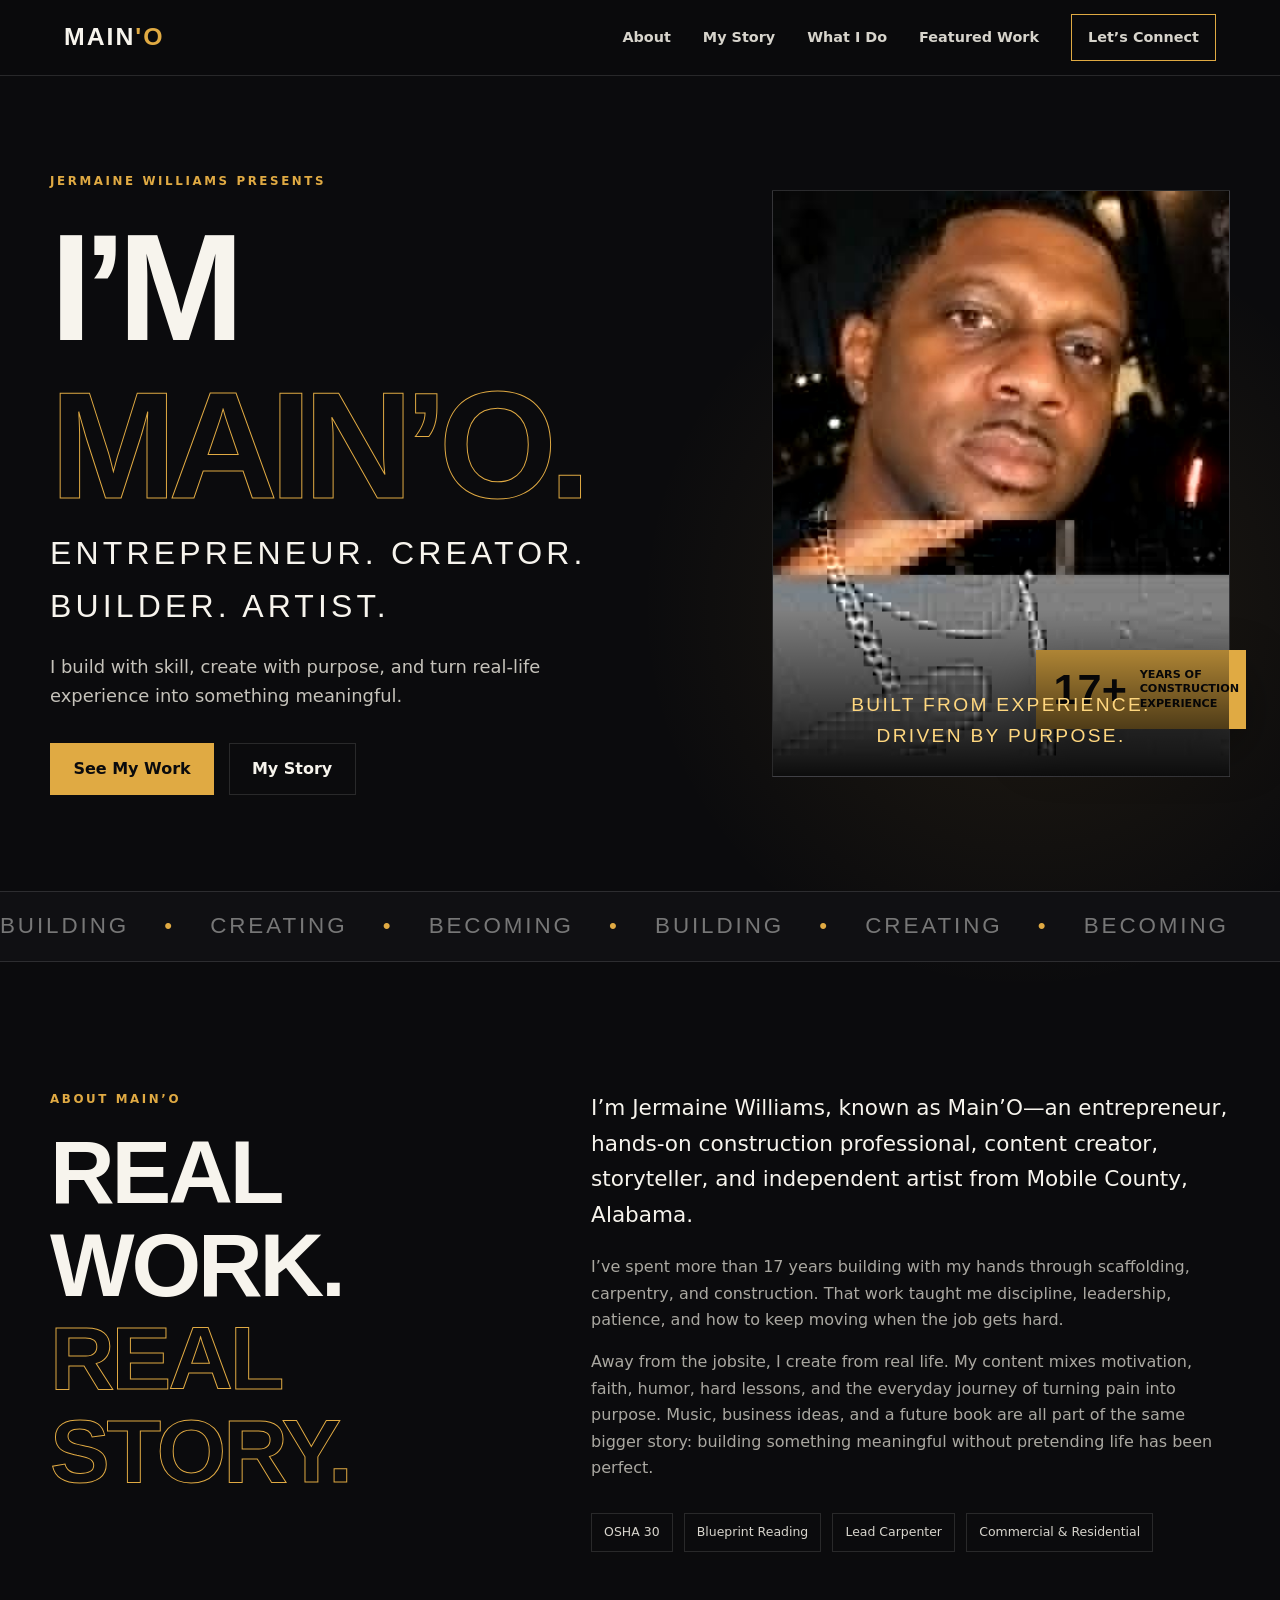
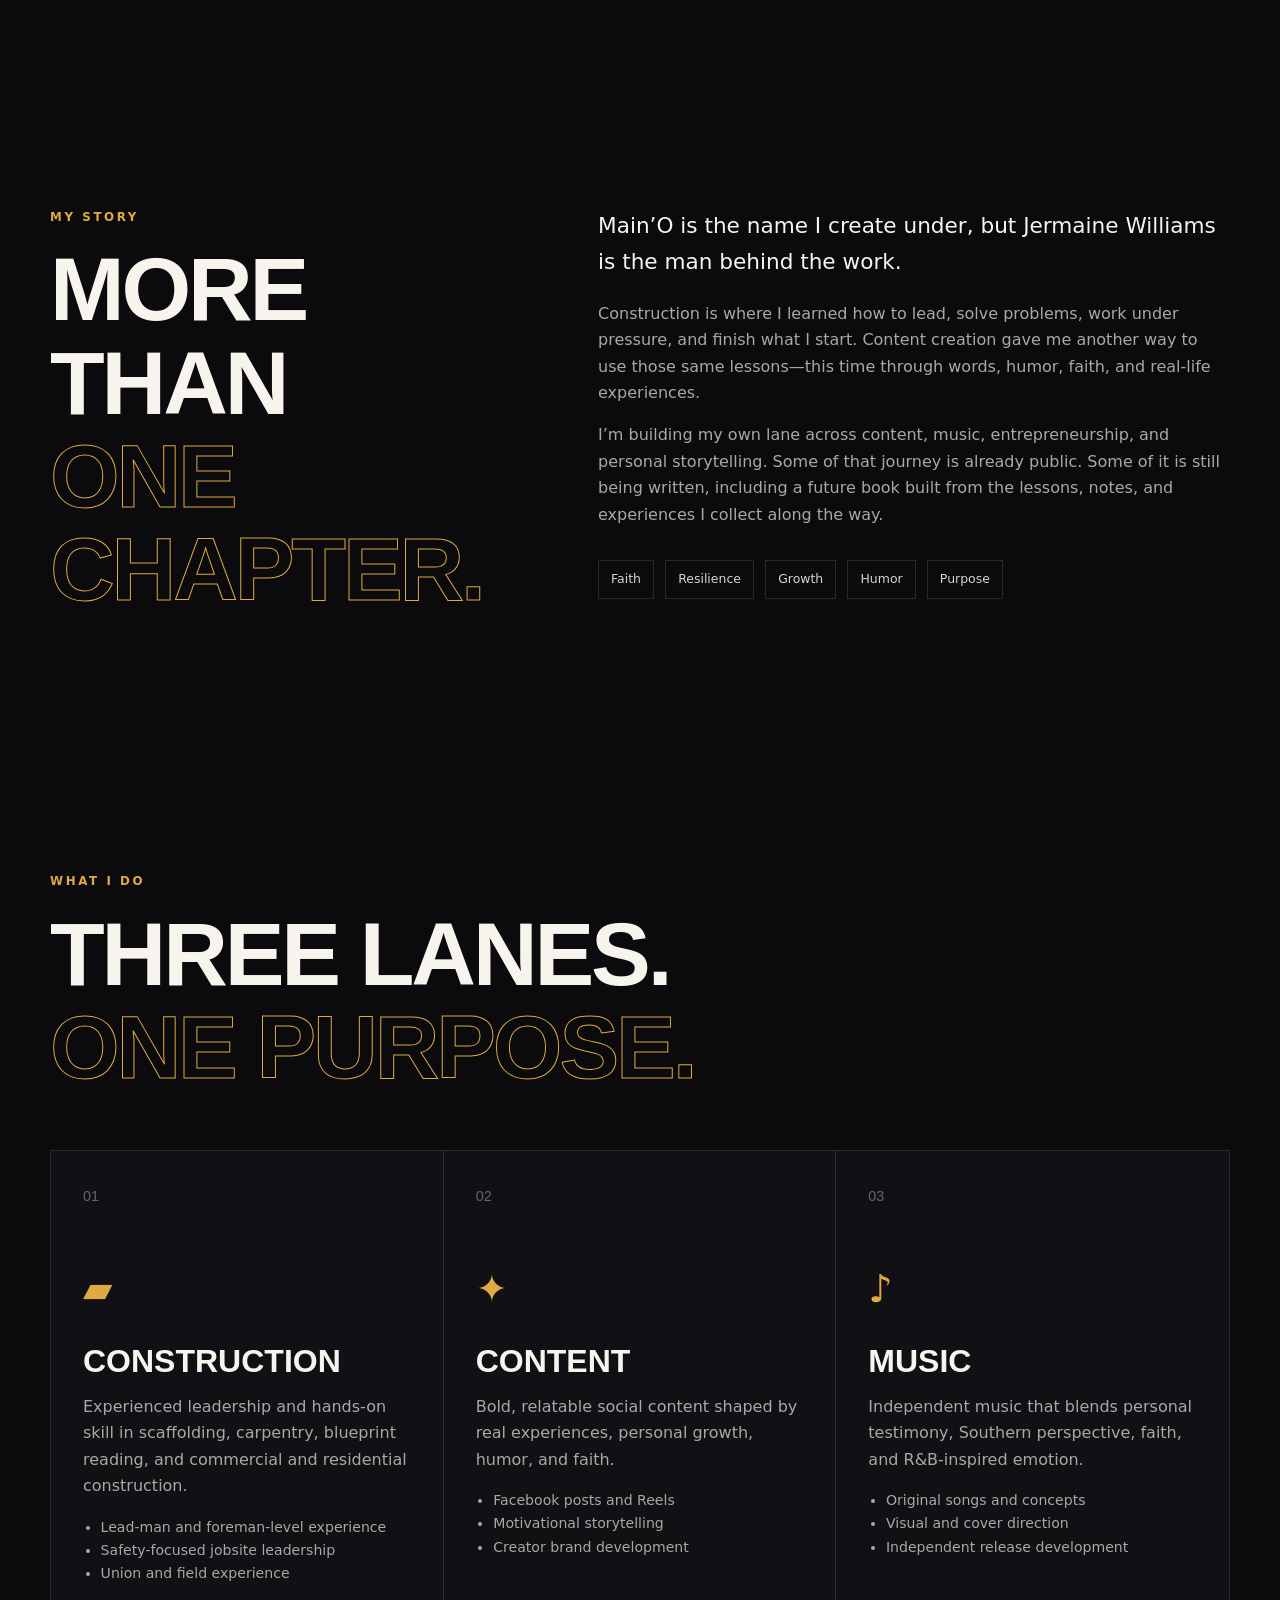
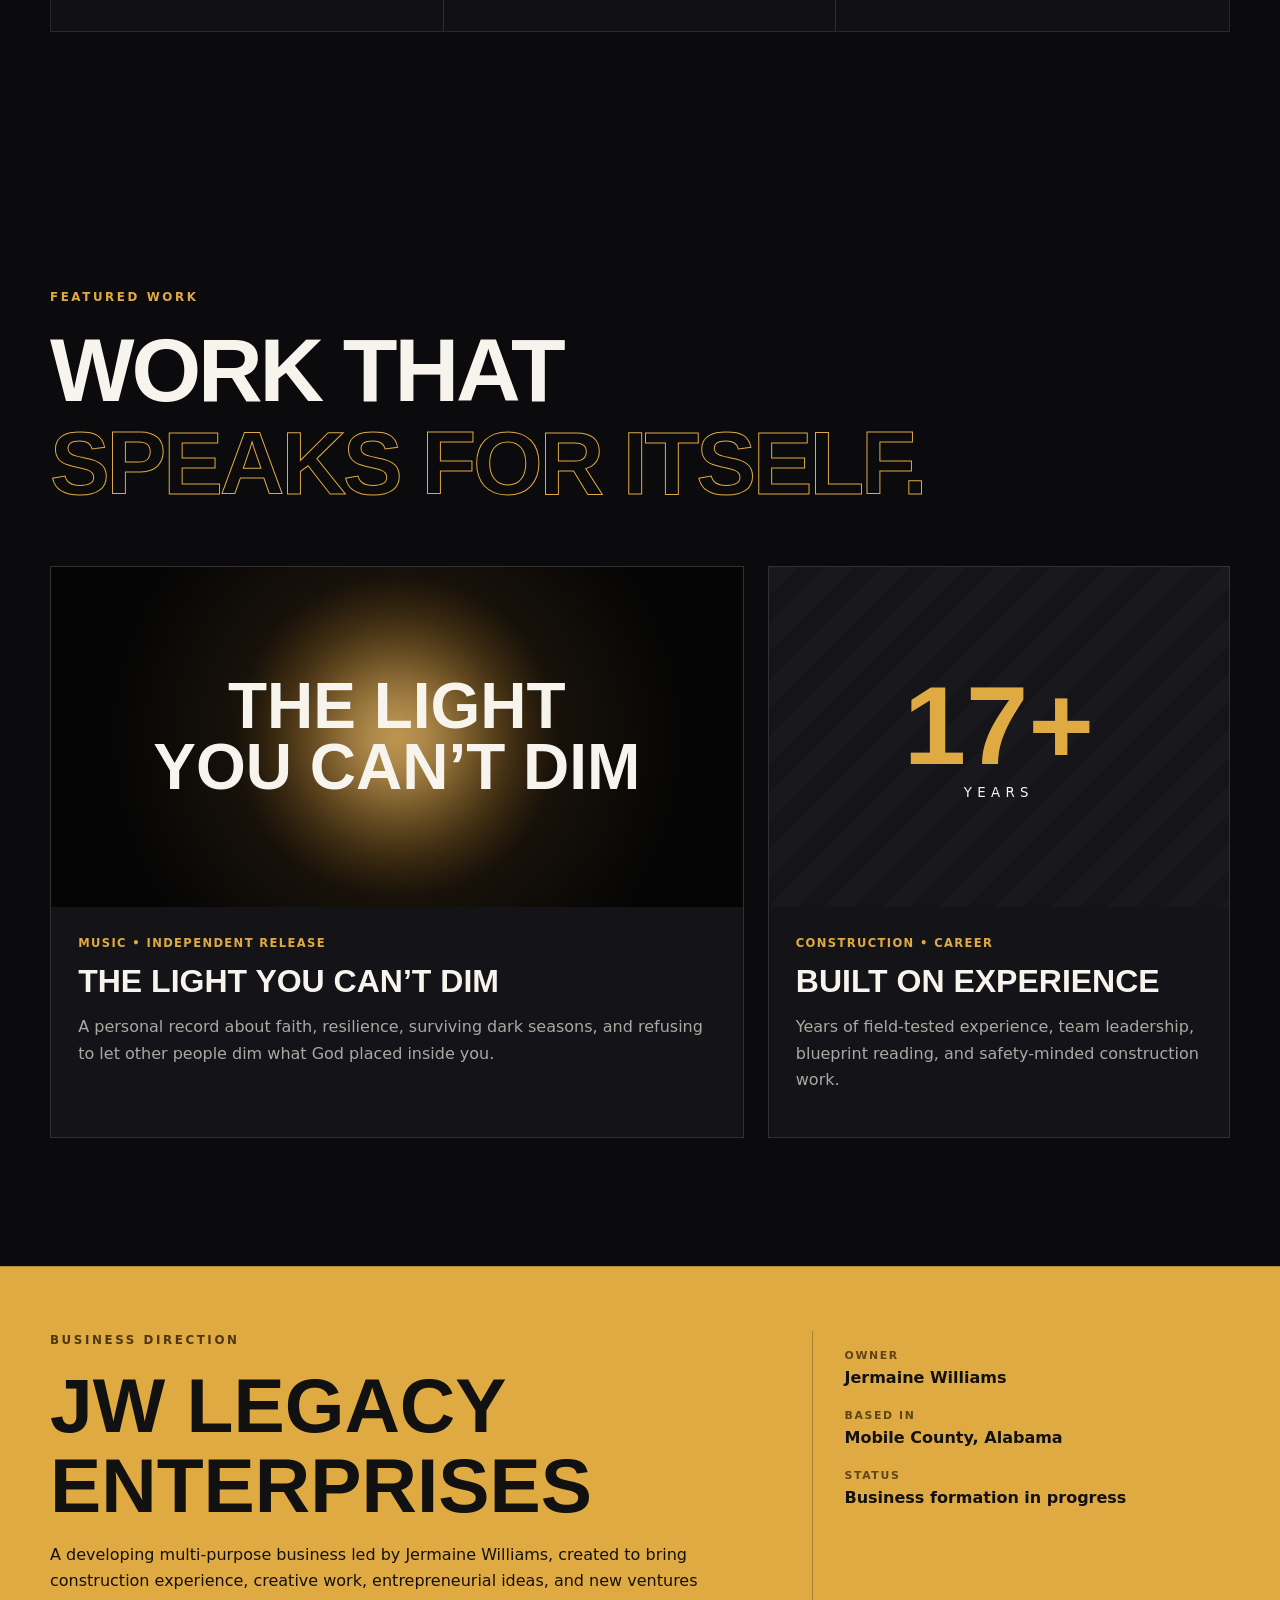
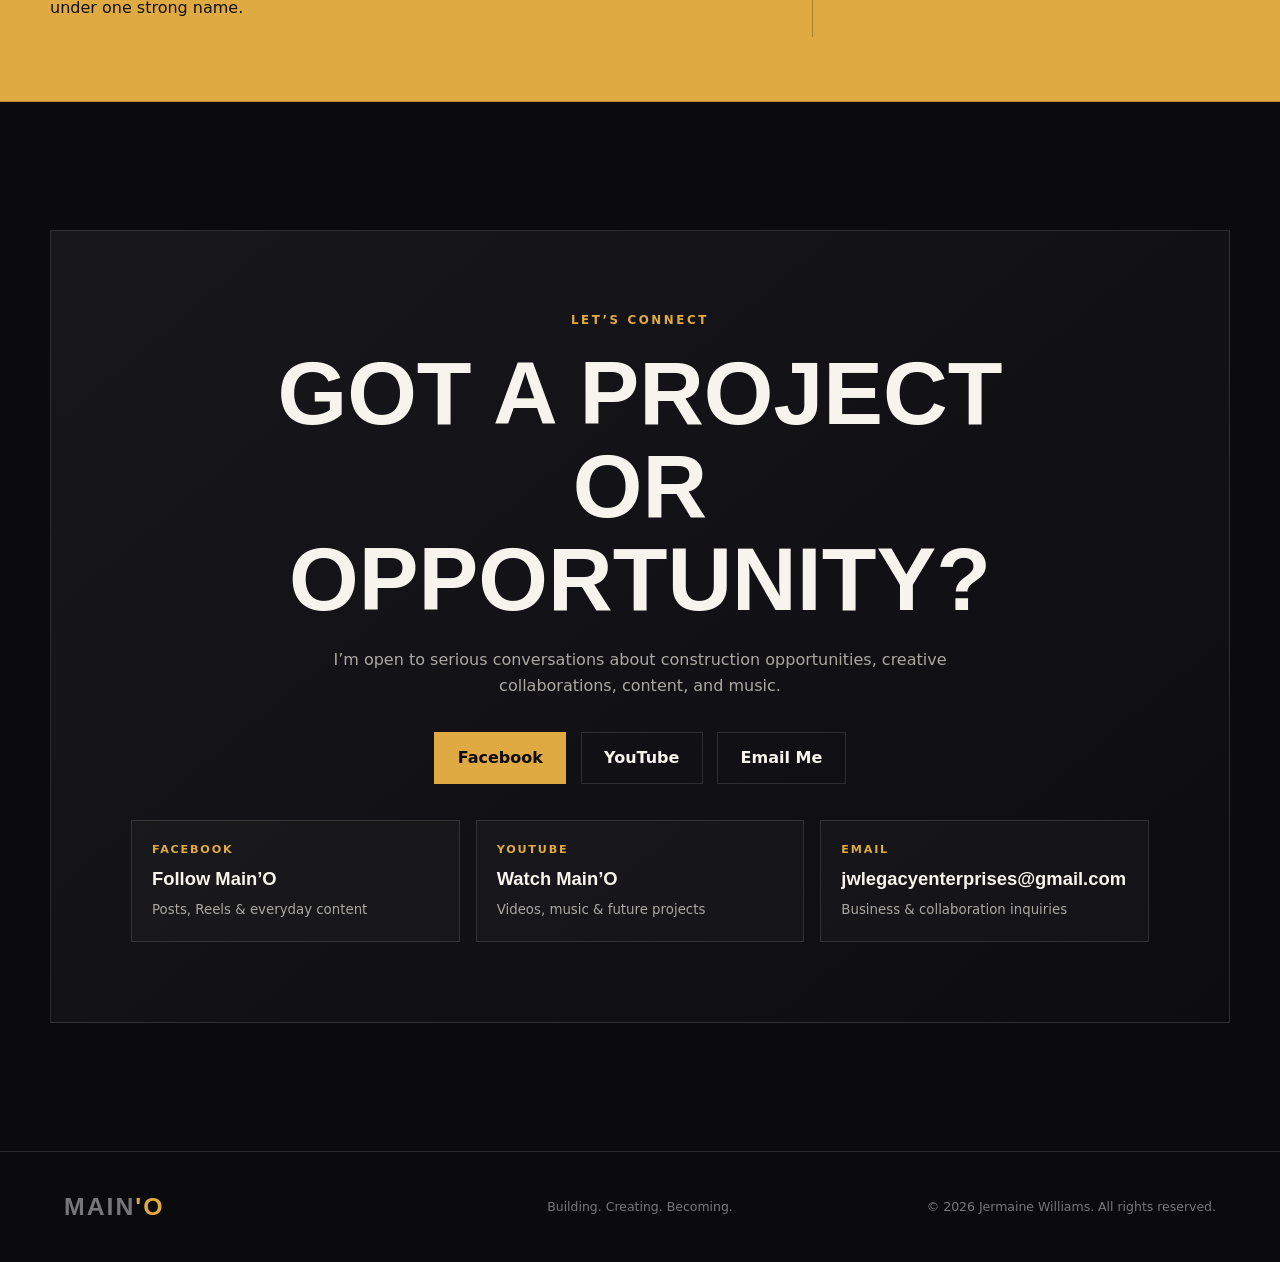
==== commit 4ef8a6b4: "Merge a967659a1e12568e00576b9306e8fd8b2d8c6c95 into 4778e1ad0b3fa26369a6c4aa4b2ffdb15ad6b7fa" ====
--- a/index.html
+++ b/index.html
@@ -1,5 +1,5 @@
 <!doctype html>
-<html lang="en">
+<html lang="en" class="no-js">
   <head>
     <meta charset="UTF-8" />
     <meta name="viewport" content="width=device-width, initial-scale=1.0" />
@@ -8,6 +8,8 @@
       content="The official website of Main'O — entrepreneur, construction professional, content creator, and independent music artist based in Mobile County, Alabama."
     />
     <meta name="theme-color" content="#0b0b0d" />
+    <meta name="color-scheme" content="dark" />
+    <meta name="robots" content="index, follow" />
     <meta property="og:title" content="Main'O | Entrepreneur. Creator. Builder. Artist." />
     <meta
       property="og:description"
@@ -15,12 +17,6 @@
     />
     <meta property="og:type" content="website" />
     <title>Main'O | Entrepreneur. Creator. Builder. Artist.</title>
-    <link rel="preconnect" href="https://fonts.googleapis.com" />
-    <link rel="preconnect" href="https://fonts.gstatic.com" crossorigin />
-    <link
-      href="https://fonts.googleapis.com/css2?family=DM+Sans:wght@400;500;600;700&family=Oswald:wght@500;600;700&display=swap"
-      rel="stylesheet"
-    />
     <link rel="stylesheet" href="styles.css" />
     <script src="script.js" defer></script>
   </head>
--- a/styles.css
+++ b/styles.css
@@ -144,3 +144,21 @@
   *, *::before, *::after { animation-duration: .01ms !important; transition-duration: .01ms !important; }
   .reveal { opacity: 1; transform: none; }
 }
+
+.photo-frame{position:relative}
+.hero-photo{width:100%;height:100%;object-fit:cover;display:block;filter:saturate(.92) contrast(1.02)}
+.photo-overlay{position:absolute;inset:auto 0 0;background:linear-gradient(transparent,rgba(0,0,0,.9));padding:5rem 1.5rem 1.5rem;z-index:2}
+.photo-overlay p{margin:0!important;color:var(--gold-light)!important}
+.story{padding-block:clamp(5rem,10vw,9rem)}
+.story-grid{display:grid;grid-template-columns:.8fr 1.2fr;gap:clamp(3rem,9vw,8rem)}
+.story-copy{max-width:720px;color:var(--muted)}
+.story-lead{margin-top:0;color:var(--text);font-size:1.35rem}
+.story-points{display:flex;flex-wrap:wrap;gap:.7rem;margin-top:2rem}
+.story-points span{padding:.5rem .75rem;border:1px solid var(--line);color:#d8d5cd;font-size:.78rem}
+.social-grid{display:grid;grid-template-columns:repeat(3,1fr);gap:1rem;margin-top:2.25rem;text-align:left}
+.social-card{display:grid;gap:.3rem;padding:1.25rem;border:1px solid var(--line);background:rgba(255,255,255,.025);transition:transform .2s,border-color .2s}
+.social-card:hover{transform:translateY(-3px);border-color:var(--gold)}
+.social-card span{color:var(--gold);font-size:.7rem;font-weight:700;letter-spacing:.16em;text-transform:uppercase}
+.social-card strong{font-family:var(--heading);font-size:1.15rem;text-transform:none}
+.social-card small{color:var(--muted)}
+@media(max-width:860px){.story-grid{grid-template-columns:1fr}.social-grid{grid-template-columns:1fr}}
